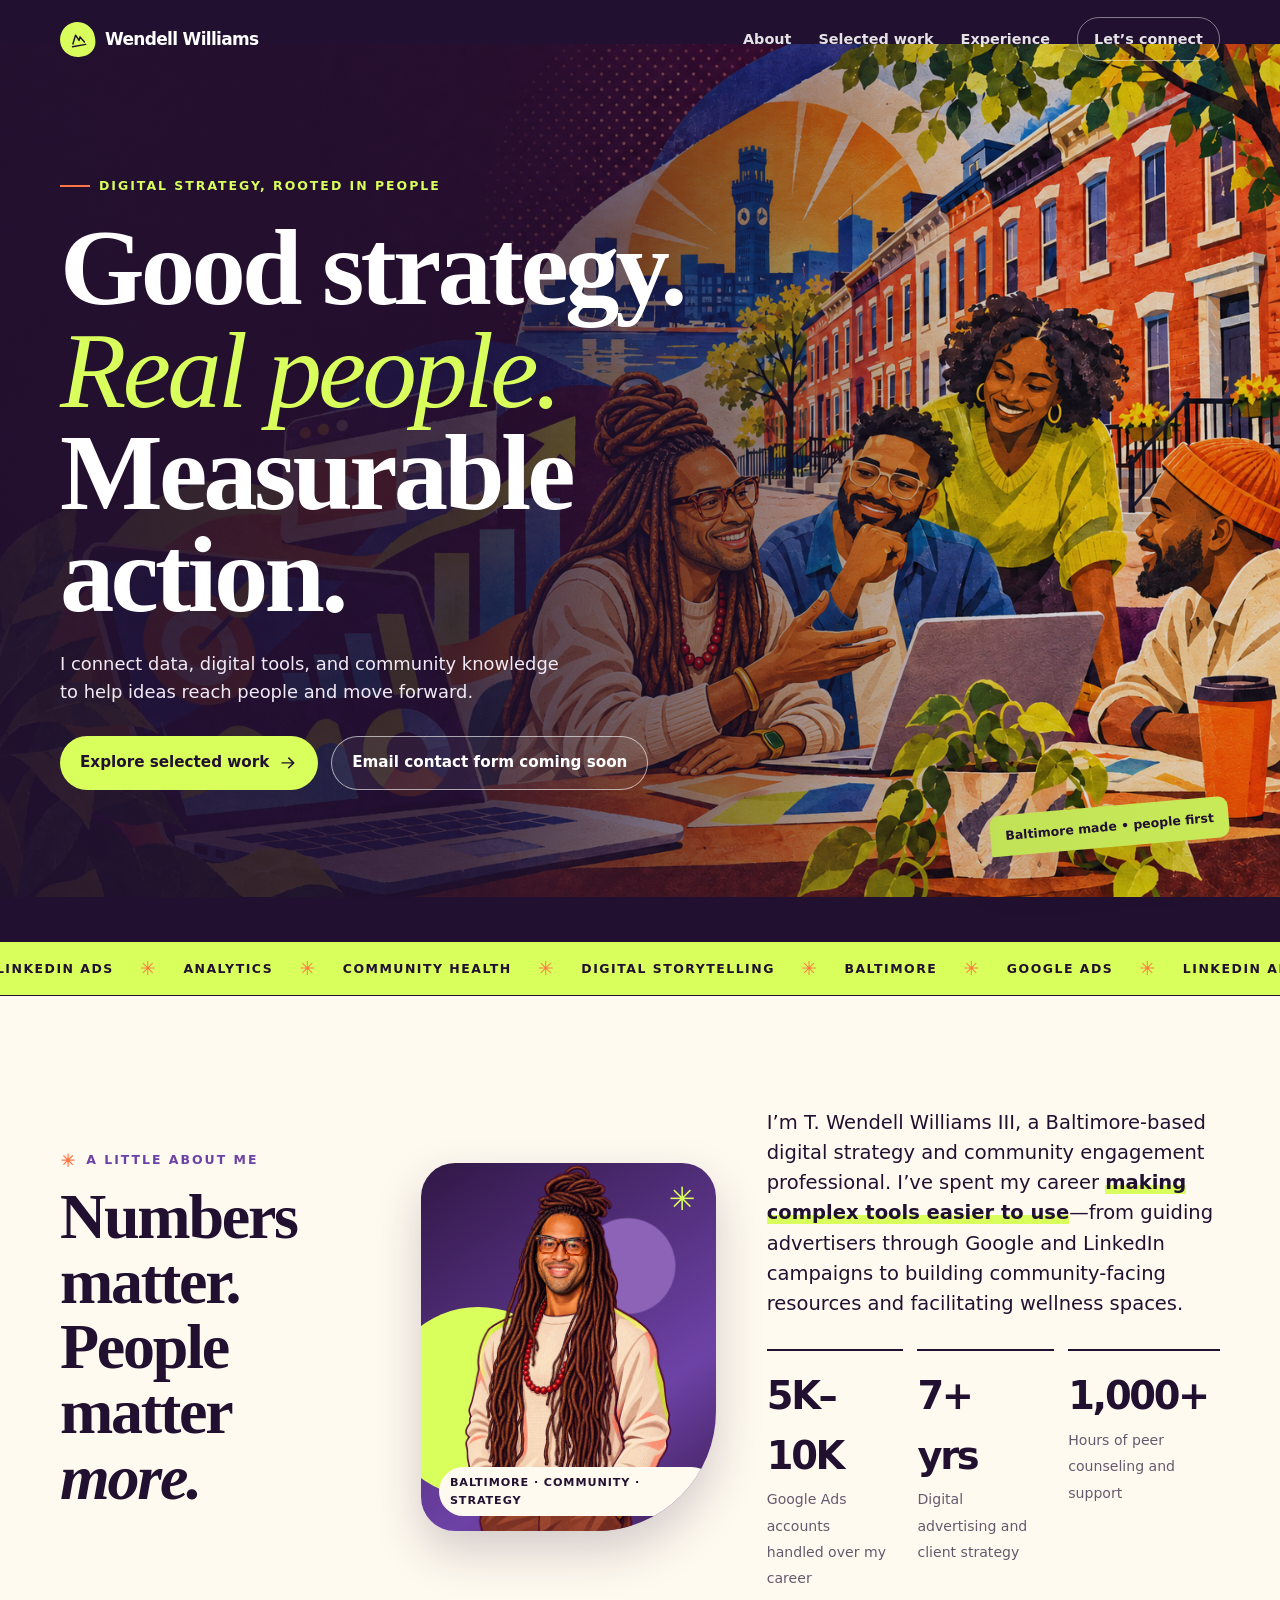
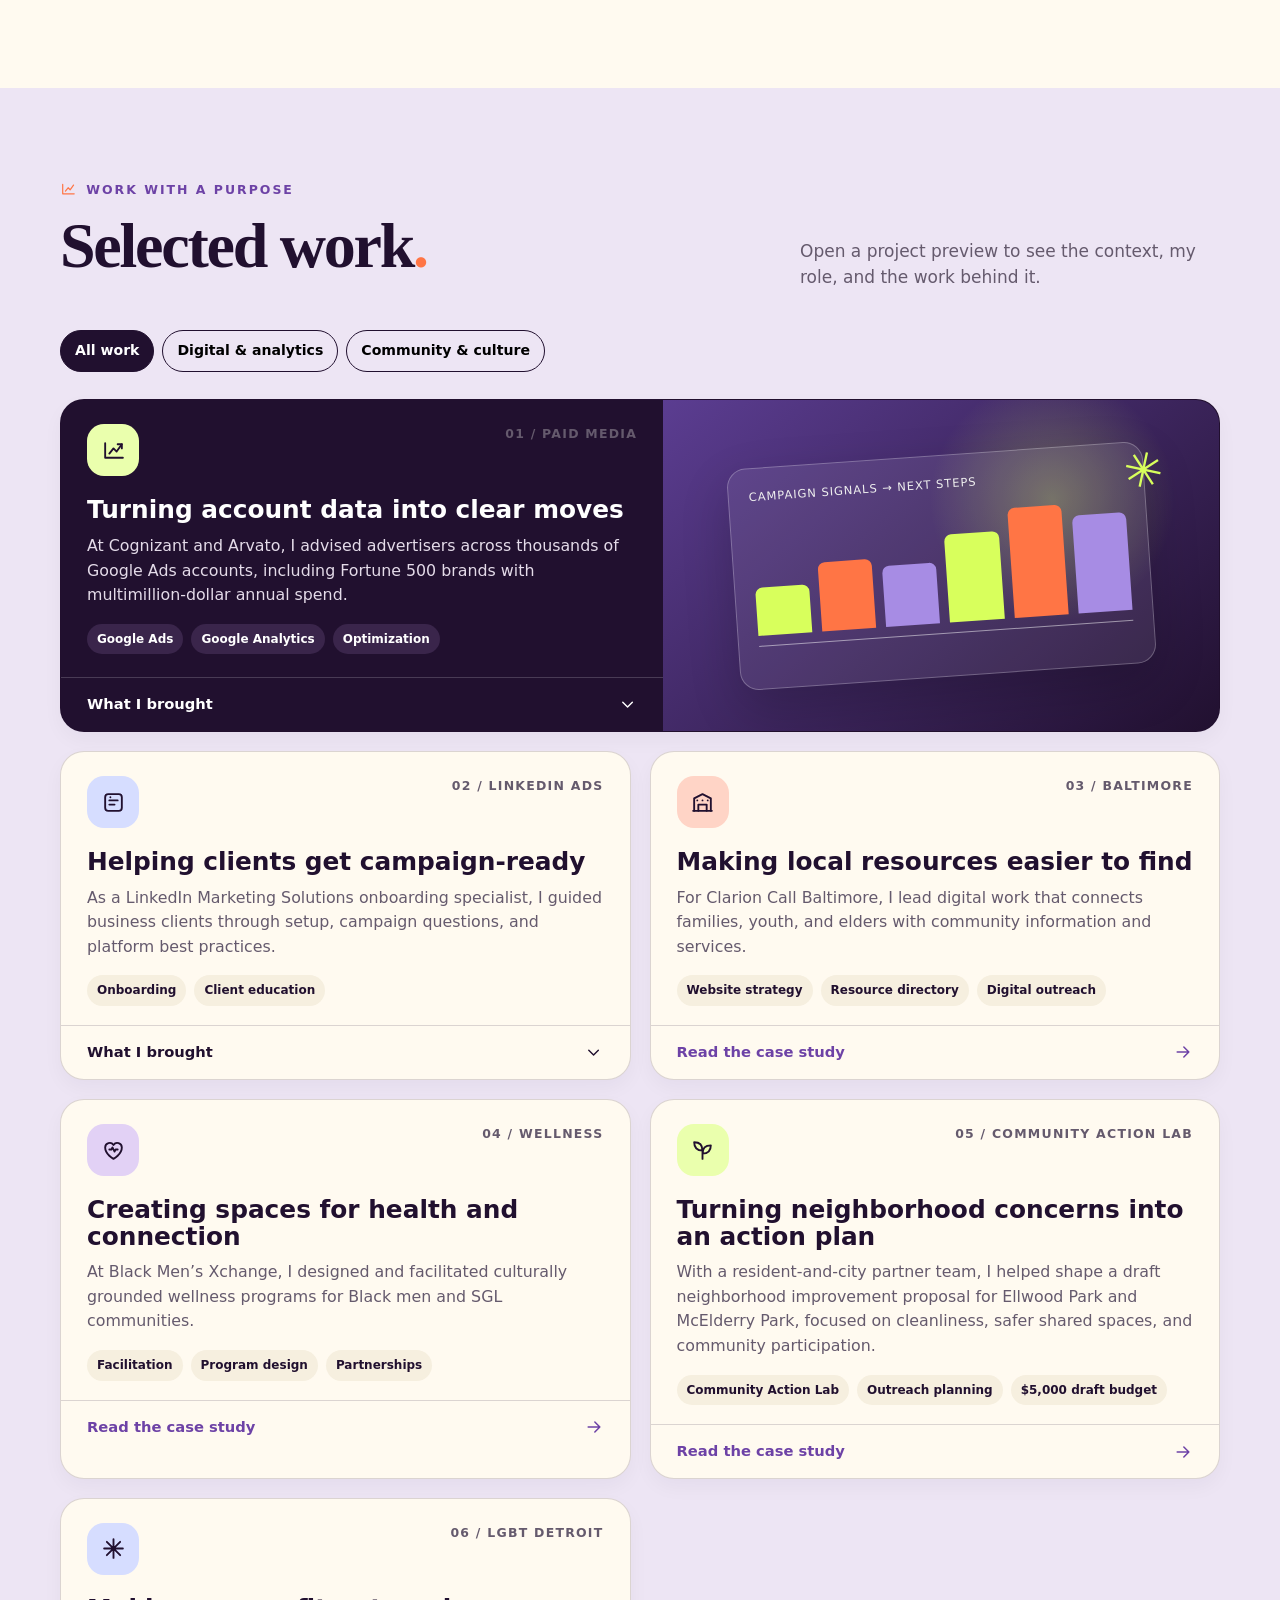
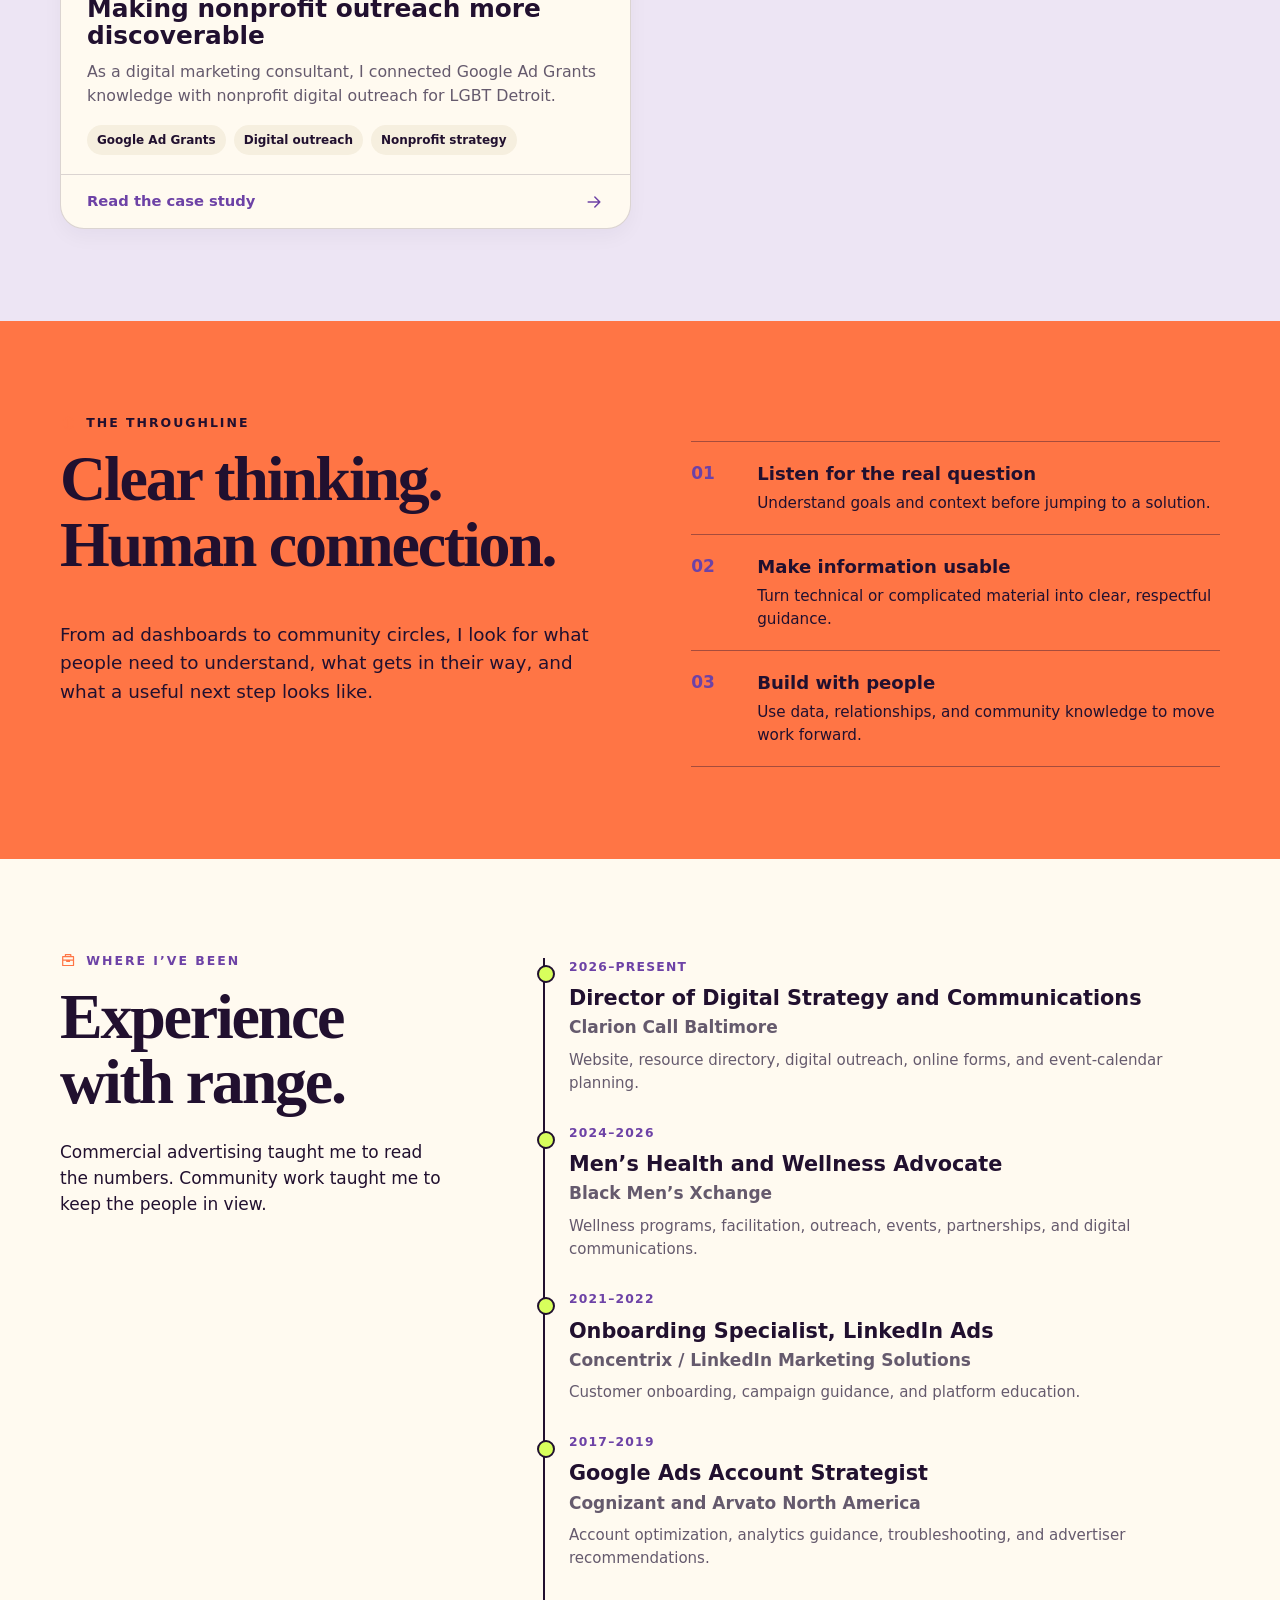
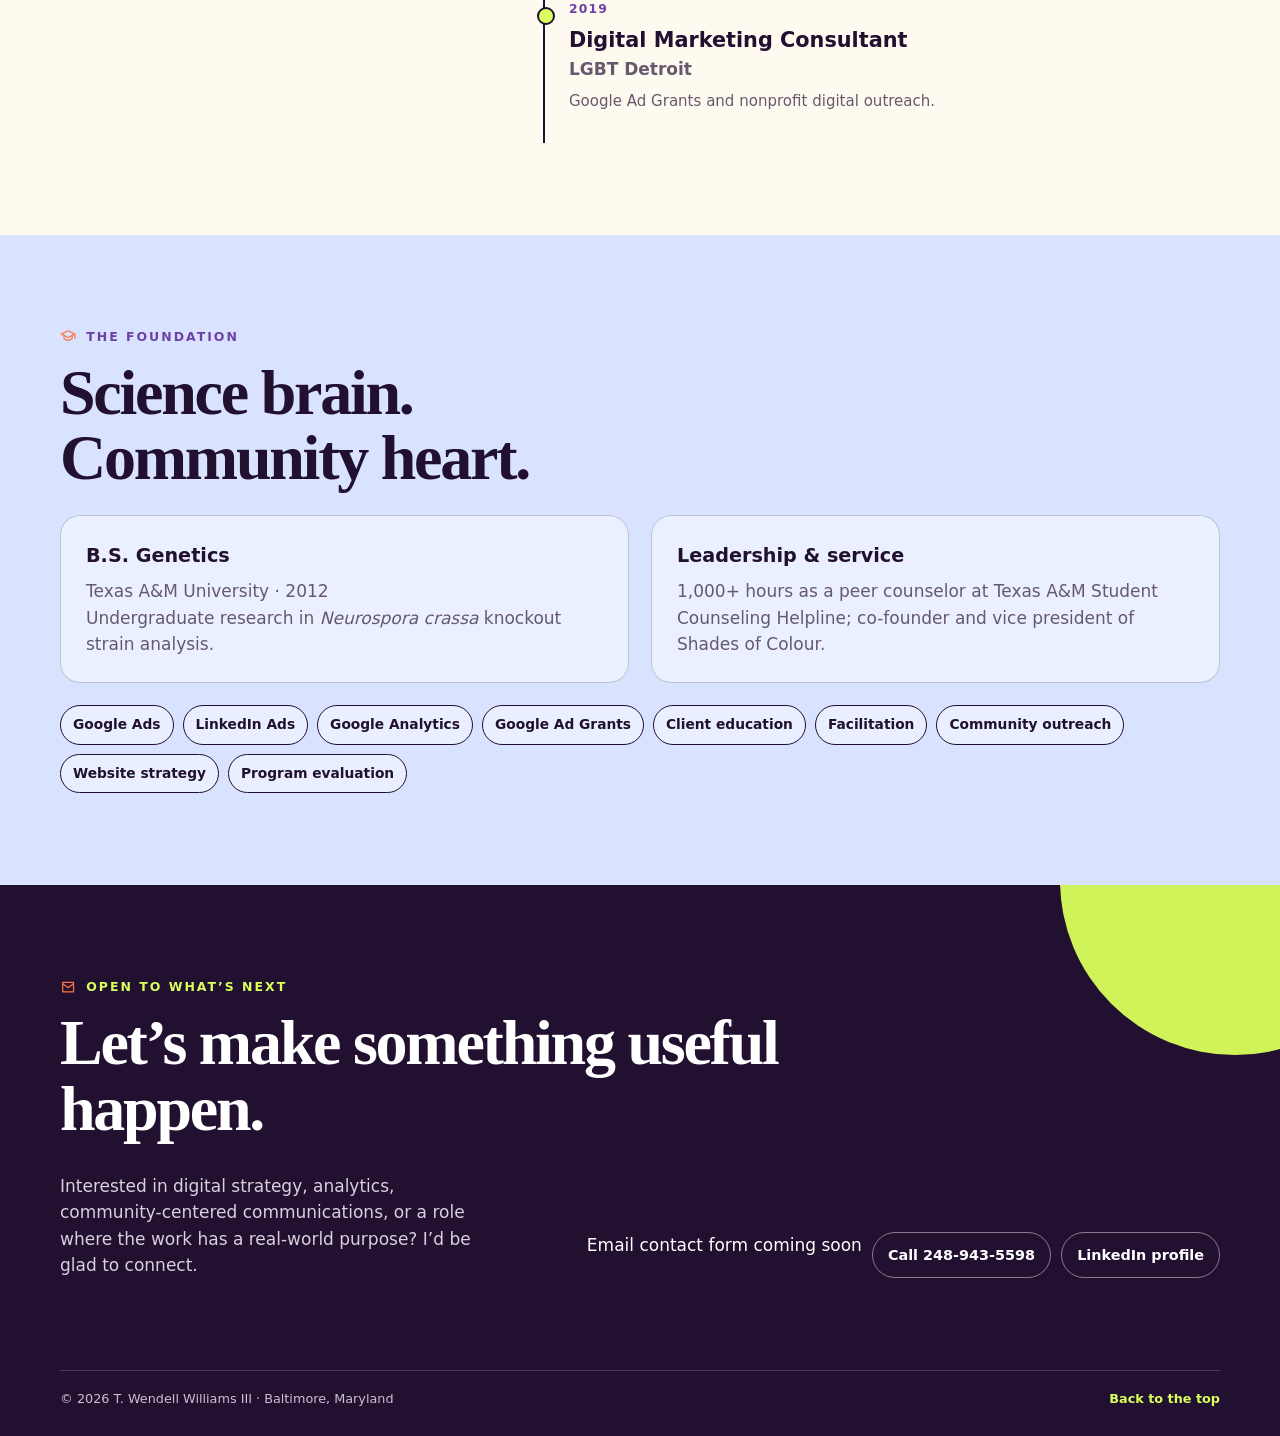
==== index.html @ 71cf80b3 "Add portfolio site Co-Authored-By: Claude Opus 5.5 <noreply@anthropic.com>" ====
<!doctype html>
<html lang="en">
<head>
  <meta charset="utf-8">
  <meta name="viewport" content="width=device-width, initial-scale=1">
  <meta name="theme-color" content="#21102f">
  <meta name="description" content="T. Wendell Williams III connects digital strategy, analytics, and community-centered work in Baltimore and beyond.">
  <title>T. Wendell Williams III | Digital Strategy & Community Impact</title>
  <style>
    :root{--ink:#21102f;--paper:#fffaf0;--cream:#f6efdf;--orange:#ff7545;--lime:#d8ff5c;--blue:#5578ff;--plum:#6d42a6;--muted:#655a6d;--line:rgba(33,16,47,.16);--shadow:0 20px 50px rgba(33,16,47,.12);--radius:24px;--max:1160px}
    *{box-sizing:border-box}html{scroll-behavior:smooth}body{margin:0;background:var(--paper);color:var(--ink);font-family:Inter,ui-sans-serif,system-ui,-apple-system,"Segoe UI",sans-serif;font-size:17px;line-height:1.55}a{color:inherit}button{font:inherit}img{max-width:100%;display:block}svg{width:1.3em;height:1.3em;fill:none;stroke:currentColor;stroke-width:1.8;stroke-linecap:round;stroke-linejoin:round;flex:none}.wrap{width:min(var(--max),calc(100% - 42px));margin:auto}.eyebrow{font-size:.78rem;font-weight:800;letter-spacing:.16em;text-transform:uppercase}.serif{font-family:Georgia,"Times New Roman",serif;letter-spacing:-.035em}.nav{position:absolute;inset:0 0 auto;z-index:5;color:white}.nav-in{height:78px;display:flex;align-items:center;justify-content:space-between}.brand{font-weight:900;letter-spacing:-.04em;text-decoration:none;display:flex;align-items:center;gap:10px}.brand-mark{width:35px;height:35px;border-radius:50% 50% 42% 50%;background:var(--lime);color:var(--ink);display:grid;place-items:center;transform:rotate(-10deg)}.brand-mark svg{width:20px}.nav-links{display:flex;gap:27px;align-items:center}.nav-links a{text-decoration:none;font-size:.9rem;font-weight:700;opacity:.88}.nav-links a:hover{opacity:1;color:var(--lime)}.nav-contact{padding:10px 16px;border:1px solid rgba(255,255,255,.5);border-radius:999px}.menu{display:none;background:transparent;color:#fff;border:0;font-size:1.7rem}.hero{position:relative;overflow:hidden;min-height:690px;background:var(--ink);color:#fff;display:flex;align-items:center}.hero:after{content:"";position:absolute;inset:0;background:linear-gradient(90deg,rgba(33,16,47,.94) 0%,rgba(33,16,47,.84) 36%,rgba(33,16,47,.12) 78%,rgba(33,16,47,.08));pointer-events:none}.hero-art{position:absolute;inset:0 0 0 auto;width:74%;height:100%;object-fit:cover;object-position:center;opacity:.94}.hero .wrap{position:relative;z-index:1;padding-top:84px;padding-bottom:60px}.hero-copy{max-width:650px}.hero .eyebrow{color:var(--lime);display:flex;align-items:center;gap:9px}.hero .eyebrow:before{content:"";width:30px;height:2px;background:var(--orange)}h1{font-size:clamp(3.5rem,8.5vw,7rem);line-height:.94;margin:22px 0 24px;max-width:720px}.hero h1 em{color:var(--lime);font-weight:500}.hero p{max-width:510px;color:#f1e9f5;font-size:1.12rem}.hero-ctas{display:flex;gap:13px;flex-wrap:wrap;margin-top:30px}.btn{border:0;border-radius:999px;padding:14px 20px;text-decoration:none;font-weight:850;font-size:.95rem;display:inline-flex;align-items:center;gap:9px;transition:transform .2s,box-shadow .2s}.btn:hover{transform:translateY(-3px);box-shadow:0 12px 25px rgba(0,0,0,.2)}.btn-lime{background:var(--lime);color:var(--ink)}.btn-clear{border:1px solid rgba(255,255,255,.6);color:#fff;background:rgba(255,255,255,.06)}.hero-note{position:absolute;right:4%;bottom:10%;background:var(--lime);color:var(--ink);font-size:.78rem;font-weight:900;padding:11px 15px;border-radius:10px 10px 10px 2px;transform:rotate(-5deg);box-shadow:var(--shadow)}
    .ticker{background:var(--lime);overflow:hidden;white-space:nowrap;border-bottom:1px solid var(--ink)}.ticker-track{display:flex;gap:28px;justify-content:center;padding:12px 20px;font-size:.78rem;font-weight:900;letter-spacing:.12em;text-transform:uppercase}.ticker span{display:flex;align-items:center;gap:26px}.ticker b{color:var(--orange);font-size:1.2rem}
    section{padding:92px 0}.intro{display:grid;grid-template-columns:.8fr 1.2fr;gap:7vw;align-items:start}.section-kicker{color:var(--plum);display:flex;align-items:center;gap:10px}.section-kicker svg{color:var(--orange)}h2{font-size:clamp(2.7rem,5vw,4.4rem);line-height:1.02;margin:14px 0 24px}.intro-text{font-size:1.22rem;max-width:740px}.intro-text strong{background:linear-gradient(transparent 61%,var(--lime) 61%)}.stat-row{display:grid;grid-template-columns:repeat(3,1fr);gap:14px;margin-top:30px}.stat{border-top:2px solid var(--ink);padding:15px 12px 5px 0}.stat strong{display:block;font-size:clamp(1.8rem,3vw,2.8rem);letter-spacing:-.06em}.stat span{font-size:.88rem;color:var(--muted)}
    .work{background:#ede5f4;position:relative}.work-head{display:flex;justify-content:space-between;align-items:end;gap:25px;margin-bottom:28px}.work-head p{max-width:420px;color:var(--muted);margin:0 0 12px}.filters{display:flex;gap:8px;flex-wrap:wrap;margin-bottom:27px}.filter{border:1px solid var(--ink);background:transparent;border-radius:999px;padding:9px 14px;font-size:.88rem;font-weight:800;cursor:pointer}.filter[aria-pressed="true"]{background:var(--ink);color:#fff}.project-grid{display:grid;grid-template-columns:repeat(2,1fr);gap:19px}.project{background:var(--paper);border:1px solid var(--line);border-radius:var(--radius);overflow:hidden;box-shadow:0 8px 20px rgba(33,16,47,.04);transition:transform .25s,box-shadow .25s}.project:hover{transform:translateY(-5px);box-shadow:var(--shadow)}.project[hidden]{display:none}.project-top{padding:24px 26px 8px;display:flex;justify-content:space-between;align-items:flex-start}.icon-bubble{width:52px;height:52px;display:grid;place-items:center;border-radius:17px;color:var(--ink)}.icon-bubble svg{width:25px;height:25px}.bubble-orange{background:#ffd4c6}.bubble-blue{background:#d6ddff}.bubble-lime{background:#eaffad}.bubble-plum{background:#e2d1f5}.project-no{font-size:.78rem;font-weight:900;color:var(--muted);letter-spacing:.1em}.project h3{font-size:1.55rem;line-height:1.08;margin:13px 26px 10px}.project p{margin:0 26px;color:var(--muted);font-size:.99rem}.project-meta{display:flex;gap:8px;flex-wrap:wrap;margin:16px 26px 19px}.tag{border-radius:999px;background:var(--cream);padding:6px 10px;font-size:.75rem;font-weight:800}.expand{border:0;border-top:1px solid var(--line);background:transparent;width:100%;padding:15px 26px;text-align:left;display:flex;align-items:center;justify-content:space-between;font-size:.92rem;font-weight:850;cursor:pointer;color:var(--ink)}.expand svg{transition:transform .2s}.expand[aria-expanded="true"] svg{transform:rotate(180deg)}.detail{padding:0 26px 22px;color:var(--muted);font-size:.95rem}.detail p{margin:0 0 10px}.detail strong{color:var(--ink)}.detail[hidden]{display:none}.project-feature{grid-column:span 2;display:grid;grid-template-columns:1.04fr .96fr;background:var(--ink);color:white}.project-feature p{color:#e4dbe9}.project-feature .project-meta{margin-bottom:23px}.project-feature .tag{background:#3a254b;color:#fff}.project-feature .expand{color:white;border-color:rgba(255,255,255,.18)}.feature-visual{min-height:310px;background:radial-gradient(circle at 70% 30%,rgba(216,255,92,.3),transparent 27%),linear-gradient(140deg,#5b3d91,#21102f);position:relative;overflow:hidden;display:grid;place-items:center}.chart{width:75%;height:67%;border-radius:19px;background:rgba(255,255,255,.08);border:1px solid rgba(255,255,255,.25);padding:20px;transform:rotate(-4deg);box-shadow:0 20px 50px rgba(0,0,0,.18)}.chart-label{font-size:.72rem;color:#eee;letter-spacing:.08em;text-transform:uppercase}.chart-bars{height:78%;display:flex;align-items:end;gap:10px;border-bottom:1px solid rgba(255,255,255,.5);padding:10px 0}.chart-bars i{display:block;flex:1;border-radius:7px 7px 0 0;background:var(--lime);height:40%}.chart-bars i:nth-child(2){height:58%;background:var(--orange)}.chart-bars i:nth-child(3){height:51%;background:#a78ce4}.chart-bars i:nth-child(4){height:74%;background:var(--lime)}.chart-bars i:nth-child(5){height:92%;background:var(--orange)}.chart-bars i:nth-child(6){height:82%;background:#a78ce4}.spark{position:absolute;color:var(--lime);font-size:3rem;right:10%;top:10%;transform:rotate(12deg)}
    .approach{background:var(--orange);color:var(--ink)}.approach-layout{display:grid;grid-template-columns:1fr 1fr;gap:8vw}.approach .section-kicker{color:var(--ink)}.approach h2{max-width:510px}.approach-copy{font-size:1.15rem;padding-top:20px}.principles{margin-top:28px;border-top:1px solid rgba(33,16,47,.4)}.principle{display:grid;grid-template-columns:54px 1fr;gap:12px;padding:18px 0;border-bottom:1px solid rgba(33,16,47,.4)}.principle-num{font-weight:900;color:var(--plum)}.principle h3{font-size:1.13rem;margin:0 0 4px}.principle p{font-size:.95rem;margin:0;max-width:520px}
    .experience{background:var(--paper)}.experience-layout{display:grid;grid-template-columns:.72fr 1.28fr;gap:7vw}.timeline{border-left:2px solid var(--ink);margin:7px 0 0 8px}.job{padding:0 0 29px 24px;position:relative}.job:before{content:"";position:absolute;left:-8px;top:7px;width:14px;height:14px;background:var(--lime);border:2px solid var(--ink);border-radius:50%}.job-date{font-size:.77rem;text-transform:uppercase;letter-spacing:.1em;font-weight:900;color:var(--plum)}.job h3{font-size:1.3rem;margin:5px 0 0}.job-org{font-weight:750;margin:0;color:var(--muted)}.job p:last-child{margin:8px 0 0;color:var(--muted);font-size:.94rem}
    .education{background:#d9e3ff}.edu-grid{display:grid;grid-template-columns:1fr 1fr;gap:22px}.edu-card{padding:25px;border:1px solid rgba(33,16,47,.2);border-radius:20px;background:rgba(255,255,255,.48)}.edu-card h3{font-size:1.2rem;margin:0 0 8px}.edu-card p{margin:0;color:var(--muted)}.skills{display:flex;gap:9px;flex-wrap:wrap;margin-top:22px}.skills span{font-size:.86rem;font-weight:800;border:1px solid var(--ink);border-radius:999px;padding:8px 12px;background:rgba(255,255,255,.4)}
    .contact{background:var(--ink);color:white;position:relative;overflow:hidden}.contact:after{content:"";width:350px;height:350px;border-radius:50%;background:var(--lime);position:absolute;right:-130px;top:-180px;opacity:.95}.contact .wrap{position:relative;z-index:1}.contact .section-kicker{color:var(--lime)}.contact h2{max-width:780px}.contact-row{display:flex;justify-content:space-between;align-items:end;gap:22px;margin-top:32px}.contact p{color:#d9cfdf;max-width:430px;margin:0}.contact-links{display:flex;gap:10px;flex-wrap:wrap}.contact-links a{border:1px solid rgba(255,255,255,.45);padding:11px 15px;border-radius:999px;text-decoration:none;font-weight:750;font-size:.9rem}.contact-links a:hover{background:var(--lime);color:var(--ink);border-color:var(--lime)}footer{background:var(--ink);color:#cbbfd1;padding:0 0 27px;font-size:.8rem}.foot{border-top:1px solid rgba(255,255,255,.18);padding-top:18px;display:flex;justify-content:space-between;gap:18px}.backtop{text-decoration:none;color:var(--lime);font-weight:800}
    @media(max-width:850px){.hero{min-height:720px}.hero-art{width:100%;opacity:.52;object-position:58% center}.hero:after{background:linear-gradient(90deg,rgba(33,16,47,.92),rgba(33,16,47,.46)),linear-gradient(0deg,rgba(33,16,47,.45),transparent)}.hero-note{right:6%;bottom:7%}.intro,.approach-layout,.experience-layout{grid-template-columns:1fr;gap:20px}.intro{gap:8px}.work-head{display:block}.work-head p{margin-top:-6px}.project-feature{grid-template-columns:1fr}.feature-visual{min-height:240px}.approach-copy{padding-top:0}.contact-row{display:block}.contact-links{margin-top:22px}.contact:after{width:220px;height:220px;right:-110px;top:-120px}}
    @media(max-width:620px){body{font-size:16px}.wrap{width:min(var(--max),calc(100% - 28px))}.nav-in{height:68px}.nav-links{display:none;position:absolute;top:65px;right:14px;left:14px;background:#352044;padding:17px;border-radius:18px;box-shadow:var(--shadow);flex-direction:column;align-items:stretch;gap:12px}.nav-links.open{display:flex}.nav-links a{padding:7px}.menu{display:block}.hero{min-height:720px}.hero .wrap{padding-top:95px}h1{font-size:clamp(3.2rem,15vw,5rem)}.hero p{font-size:1rem}.hero-note{font-size:.7rem;bottom:5%;right:4%}.ticker-track{justify-content:flex-start;min-width:max-content;animation:marquee 20s linear infinite}@keyframes marquee{to{transform:translateX(-35%)}}section{padding:67px 0}h2{font-size:2.8rem}.stat-row{gap:7px}.stat{padding-right:4px}.stat strong{font-size:1.55rem}.stat span{font-size:.74rem}.project-grid{grid-template-columns:1fr}.project-feature{grid-column:auto;grid-row:auto}.project-feature .feature-visual{grid-row:1}.project h3{font-size:1.4rem}.edu-grid{grid-template-columns:1fr}.foot{display:block}.foot span{display:block;margin-bottom:7px}}
    @media(prefers-reduced-motion:reduce){html{scroll-behavior:auto}*,*:before,*:after{animation-duration:.01ms!important;transition-duration:.01ms!important}}

    .intro{grid-template-columns:.82fr .78fr 1.2fr;align-items:center;gap:4vw}.portrait-art{position:relative;isolation:isolate;margin:10px auto 0;width:min(100%,330px);aspect-ratio:4/5;border-radius:34px 34px 120px 34px;overflow:hidden;background:radial-gradient(circle at 70% 28%,#8c63b6 0 14%,transparent 14.5%),linear-gradient(145deg,#311746,#6d42a6 68%,#3b1b53);box-shadow:0 20px 48px rgba(33,16,47,.2)}.portrait-art:before{content:"";position:absolute;z-index:-1;width:190px;height:190px;left:-38px;bottom:34px;border-radius:50%;background:var(--lime)}.portrait-art:after{content:"✳";position:absolute;top:20px;right:20px;color:var(--lime);font-size:2rem;line-height:1}.portrait-art img{position:absolute;inset:0;width:100%;height:100%;object-fit:contain;object-position:center bottom}.portrait-caption{position:absolute;left:18px;bottom:15px;border-radius:999px;padding:7px 11px;background:var(--paper);font-size:.7rem;font-weight:900;letter-spacing:.08em;text-transform:uppercase;color:var(--ink)}
    @media(max-width:850px){.intro{grid-template-columns:1fr;gap:20px}.portrait-art{width:min(100%,390px);aspect-ratio:5/4;border-radius:30px 30px 90px 30px}.portrait-art img{object-position:center 35%}.intro-text{max-width:780px}}


    /* Keep the full hero illustration centered so every person remains in frame. */
    .hero-art{inset:0;width:100%;height:100%;object-fit:contain;object-position:center;opacity:.94}
    @media(max-width:850px){.hero-art{inset:auto 0 2%;width:100%;height:58%;object-fit:contain;object-position:center;opacity:.56}}
    @media(max-width:620px){.hero-art{bottom:3%;height:50%;opacity:.52}}
      .project-link{text-decoration:none;display:block;cursor:pointer}.project-link:hover h3{color:var(--plum)}.project-link:focus-visible{outline:3px solid var(--blue);outline-offset:4px}.project-read{border-top:1px solid var(--line);padding:15px 26px;display:flex;align-items:center;justify-content:space-between;font-size:.92rem;font-weight:900;color:var(--plum)}.project-read svg{width:20px;height:20px;transition:transform .2s}.project-link:hover .project-read svg{transform:translateX(4px)}
  </style>
</head>
<body>
  <header class="nav"><div class="wrap nav-in">
    <a class="brand" href="#top" aria-label="Wendell Williams home"><span class="brand-mark"><svg viewBox="0 0 24 24" aria-hidden="true"><path d="M5 17 10 7l3 7 2-4 4 7"/><path d="M4 20h16"/></svg></span><span>Wendell Williams</span></a>
    <button class="menu" aria-expanded="false" aria-label="Open navigation">☰</button>
    <nav class="nav-links" aria-label="Main navigation"><a href="#about">About</a><a href="#work">Selected work</a><a href="#experience">Experience</a><a href="#contact" class="nav-contact">Let’s connect</a></nav>
  </div></header>
  <main id="top">
    <section class="hero" aria-labelledby="hero-title">
      <img class="hero-art" src="assets/baltimore-community-hero.png" alt="Illustrated scene of T. Wendell Williams III joining three Baltimore community members around a laptop, with analytics graphics and Baltimore rowhouses">
      <div class="wrap"><div class="hero-copy">
        <div class="eyebrow">Digital strategy, rooted in people</div>
        <h1 id="hero-title" class="serif">Good strategy.<br><em>Real people.</em><br>Measurable action.</h1>
        <p>I connect data, digital tools, and community knowledge to help ideas reach people and move forward.</p>
        <div class="hero-ctas"><a class="btn btn-lime" href="#work">Explore selected work <svg viewBox="0 0 24 24" aria-hidden="true"><path d="M5 12h14M13 6l6 6-6 6"/></svg></a><a class="btn btn-clear" href="#contact">Email contact form coming soon</a></div>
      </div></div><div class="hero-note">Baltimore made • people first</div>
    </section>
    <div class="ticker" aria-label="Areas of experience"><div class="ticker-track"><span>Google Ads <b>✳</b> LinkedIn Ads <b>✳</b> Analytics <b>✳</b> Community health <b>✳</b> Digital storytelling <b>✳</b> Baltimore <b>✳</b> Google Ads <b>✳</b> LinkedIn Ads <b>✳</b> Analytics</span></div></div>
    <section id="about"><div class="wrap intro">
      <div><div class="eyebrow section-kicker"><svg viewBox="0 0 24 24" aria-hidden="true"><path d="M12 3v18M3 12h18M5.6 5.6l12.8 12.8M18.4 5.6 5.6 18.4"/></svg> A little about me</div><h2 class="serif">Numbers matter.<br>People matter <em>more.</em></h2></div>
      <figure class="portrait-art"><img src="assets/wendell-williams-illustrated-portrait.png" alt="Illustrated portrait of T. Wendell Williams III, smiling with long locs, amber glasses, and a red bead necklace"><figcaption class="portrait-caption">Baltimore · community · strategy</figcaption></figure>
      <div><p class="intro-text">I’m T. Wendell Williams III, a Baltimore-based digital strategy and community engagement professional. I’ve spent my career <strong>making complex tools easier to use</strong>—from guiding advertisers through Google and LinkedIn campaigns to building community-facing resources and facilitating wellness spaces.</p>
        <div class="stat-row"><div class="stat"><strong>5K–10K</strong><span>Google Ads accounts handled over my career</span></div><div class="stat"><strong>7+ yrs</strong><span>Digital advertising and client strategy</span></div><div class="stat"><strong>1,000+</strong><span>Hours of peer counseling and support</span></div></div>
      </div>
    </div></section>
    <section class="work" id="work"><div class="wrap">
      <div class="work-head"><div><div class="eyebrow section-kicker"><svg viewBox="0 0 24 24" aria-hidden="true"><path d="M4 19V5M4 19h17M8 15l4-5 3 3 5-7"/></svg> Work with a purpose</div><h2 class="serif">Selected work<span style="color:var(--orange)">.</span></h2></div><p>Open a project preview to see the context, my role, and the work behind it.</p></div>
      <div class="filters" role="group" aria-label="Filter projects"><button class="filter" aria-pressed="true" data-filter="all">All work</button><button class="filter" aria-pressed="false" data-filter="digital">Digital & analytics</button><button class="filter" aria-pressed="false" data-filter="community">Community & culture</button></div>
      <div class="project-grid">
        <article class="project project-feature" data-type="digital">
          <div class="project-body"><div class="project-top"><span class="icon-bubble bubble-lime"><svg viewBox="0 0 24 24" aria-hidden="true"><path d="M4 19V5M4 19h17M8 15l4-5 3 3 5-7"/><path d="m16 6 4 0 0 4"/></svg></span><span class="project-no">01 / PAID MEDIA</span></div><h3>Turning account data into clear moves</h3><p>At Cognizant and Arvato, I advised advertisers across thousands of Google Ads accounts, including Fortune 500 brands with multimillion-dollar annual spend.</p><div class="project-meta"><span class="tag">Google Ads</span><span class="tag">Google Analytics</span><span class="tag">Optimization</span></div><button class="expand" aria-expanded="false" aria-controls="detail-google">What I brought <svg viewBox="0 0 24 24" aria-hidden="true"><path d="m6 9 6 6 6-6"/></svg></button><div class="detail" id="detail-google" hidden><p><strong>My role:</strong> I used campaign performance and Google Analytics signals to spot opportunities, troubleshoot issues, and explain practical recommendations clients could act on. My work balanced account goals, data, and advertiser needs.</p></div></div>
          <div class="feature-visual" aria-hidden="true"><div class="chart"><div class="chart-label">Campaign signals → next steps</div><div class="chart-bars"><i></i><i></i><i></i><i></i><i></i><i></i></div></div><span class="spark">✳</span></div>
        </article>
        <article class="project" data-type="digital"><div class="project-top"><span class="icon-bubble bubble-blue"><svg viewBox="0 0 24 24" aria-hidden="true"><rect x="4" y="4" width="16" height="16" rx="3"/><path d="M8 10h8M8 14h5M9 7h.01"/></svg></span><span class="project-no">02 / LINKEDIN ADS</span></div><h3>Helping clients get campaign-ready</h3><p>As a LinkedIn Marketing Solutions onboarding specialist, I guided business clients through setup, campaign questions, and platform best practices.</p><div class="project-meta"><span class="tag">Onboarding</span><span class="tag">Client education</span></div><button class="expand" aria-expanded="false" aria-controls="detail-linkedin">What I brought <svg viewBox="0 0 24 24" aria-hidden="true"><path d="m6 9 6 6 6-6"/></svg></button><div class="detail" id="detail-linkedin" hidden><p><strong>My role:</strong> I made the platform approachable, translated guidance into next steps, and supported customer confidence and campaign readiness.</p></div></article>
        <a class="project project-link" data-type="community" href="work/ccb/index.html"><div class="project-top"><span class="icon-bubble bubble-orange"><svg viewBox="0 0 24 24" aria-hidden="true"><path d="M4 20V8l8-4 8 4v12M8 20v-6h8v6M7 10h.01M12 10h.01M17 10h.01"/><path d="M3 20h18"/></svg></span><span class="project-no">03 / BALTIMORE</span></div><h3>Making local resources easier to find</h3><p>For Clarion Call Baltimore, I lead digital work that connects families, youth, and elders with community information and services.</p><div class="project-meta"><span class="tag">Website strategy</span><span class="tag">Resource directory</span><span class="tag">Digital outreach</span></div><span class="project-read">Read the case study <svg viewBox="0 0 24 24" aria-hidden="true"><path d="M5 12h14M13 6l6 6-6 6"/></svg></span></a>
        <a class="project project-link" data-type="community" href="work/bmx/index.html"><div class="project-top"><span class="icon-bubble bubble-plum"><svg viewBox="0 0 24 24" aria-hidden="true"><path d="M12 21s-8-4.4-8-11a4.4 4.4 0 0 1 8-2.4A4.4 4.4 0 0 1 20 10c0 6.6-8 11-8 11Z"/><path d="M8 12h2l1-2 2 4 1-2h2"/></svg></span><span class="project-no">04 / WELLNESS</span></div><h3>Creating spaces for health and connection</h3><p>At Black Men’s Xchange, I designed and facilitated culturally grounded wellness programs for Black men and SGL communities.</p><div class="project-meta"><span class="tag">Facilitation</span><span class="tag">Program design</span><span class="tag">Partnerships</span></div><span class="project-read">Read the case study <svg viewBox="0 0 24 24" aria-hidden="true"><path d="M5 12h14M13 6l6 6-6 6"/></svg></span></a>
        <a class="project project-link" data-type="community" href="work/cal/index.html"><div class="project-top"><span class="icon-bubble bubble-lime"><svg viewBox="0 0 24 24" aria-hidden="true"><path d="M12 21v-8M12 13c-5 0-8-3-8-8 5 0 8 3 8 8ZM12 16c0-5 3-8 8-8 0 5-3 8-8 8Z"/></svg></span><span class="project-no">05 / COMMUNITY ACTION LAB</span></div><h3>Turning neighborhood concerns into an action plan</h3><p>With a resident-and-city partner team, I helped shape a draft neighborhood improvement proposal for Ellwood Park and McElderry Park, focused on cleanliness, safer shared spaces, and community participation.</p><div class="project-meta"><span class="tag">Community Action Lab</span><span class="tag">Outreach planning</span><span class="tag">$5,000 draft budget</span></div><span class="project-read">Read the case study <svg viewBox="0 0 24 24" aria-hidden="true"><path d="M5 12h14M13 6l6 6-6 6"/></svg></span></a>
        <a class="project project-link" data-type="community" href="work/lgbt-detroit/index.html"><div class="project-top"><span class="icon-bubble bubble-blue"><svg viewBox="0 0 24 24" aria-hidden="true"><path d="M12 3v18M3 12h18M5.6 5.6l12.8 12.8M18.4 5.6 5.6 18.4"/></svg></span><span class="project-no">06 / LGBT DETROIT</span></div><h3>Making nonprofit outreach more discoverable</h3><p>As a digital marketing consultant, I connected Google Ad Grants knowledge with nonprofit digital outreach for LGBT Detroit.</p><div class="project-meta"><span class="tag">Google Ad Grants</span><span class="tag">Digital outreach</span><span class="tag">Nonprofit strategy</span></div><span class="project-read">Read the case study <svg viewBox="0 0 24 24" aria-hidden="true"><path d="M5 12h14M13 6l6 6-6 6"/></svg></span></a>
      </div>
    </div></section>
    <section class="approach"><div class="wrap approach-layout">
      <div><div class="eyebrow section-kicker"><svg viewBox="0 0 24 24" aria-hidden="true"><path d="M12 3v18M5 7l7-4 7 4M5 17l7 4 7-4"/></svg> The throughline</div><h2 class="serif">Clear thinking.<br>Human connection.</h2><p class="approach-copy">From ad dashboards to community circles, I look for what people need to understand, what gets in their way, and what a useful next step looks like.</p></div>
      <div class="principles"><div class="principle"><div class="principle-num">01</div><div><h3>Listen for the real question</h3><p>Understand goals and context before jumping to a solution.</p></div></div><div class="principle"><div class="principle-num">02</div><div><h3>Make information usable</h3><p>Turn technical or complicated material into clear, respectful guidance.</p></div></div><div class="principle"><div class="principle-num">03</div><div><h3>Build with people</h3><p>Use data, relationships, and community knowledge to move work forward.</p></div></div></div>
    </div></section>
    <section id="experience" class="experience"><div class="wrap experience-layout">
      <div><div class="eyebrow section-kicker"><svg viewBox="0 0 24 24" aria-hidden="true"><path d="M4 7h16v13H4zM8 7V4h8v3M4 12h16M10 12v2h4v-2"/></svg> Where I’ve been</div><h2 class="serif">Experience<br>with range.</h2><p>Commercial advertising taught me to read the numbers. Community work taught me to keep the people in view.</p></div>
      <div class="timeline">
        <article class="job"><div class="job-date">2026–present</div><h3>Director of Digital Strategy and Communications</h3><p class="job-org">Clarion Call Baltimore</p><p>Website, resource directory, digital outreach, online forms, and event-calendar planning.</p></article>
        <article class="job"><div class="job-date">2024–2026</div><h3>Men’s Health and Wellness Advocate</h3><p class="job-org">Black Men’s Xchange</p><p>Wellness programs, facilitation, outreach, events, partnerships, and digital communications.</p></article>
        <article class="job"><div class="job-date">2021–2022</div><h3>Onboarding Specialist, LinkedIn Ads</h3><p class="job-org">Concentrix / LinkedIn Marketing Solutions</p><p>Customer onboarding, campaign guidance, and platform education.</p></article>
        <article class="job"><div class="job-date">2017–2019</div><h3>Google Ads Account Strategist</h3><p class="job-org">Cognizant and Arvato North America</p><p>Account optimization, analytics guidance, troubleshooting, and advertiser recommendations.</p></article>
        <article class="job"><div class="job-date">2019</div><h3>Digital Marketing Consultant</h3><p class="job-org">LGBT Detroit</p><p>Google Ad Grants and nonprofit digital outreach.</p></article>
      </div>
    </div></section>
    <section class="education"><div class="wrap"><div class="eyebrow section-kicker"><svg viewBox="0 0 24 24" aria-hidden="true"><path d="m2 9 10-5 10 5-10 5L2 9Z"/><path d="M6 11v5c4 3 8 3 12 0v-5M22 9v6"/></svg> The foundation</div><h2 class="serif">Science brain.<br>Community heart.</h2><div class="edu-grid"><article class="edu-card"><h3>B.S. Genetics</h3><p>Texas A&M University · 2012<br>Undergraduate research in <em>Neurospora crassa</em> knockout strain analysis.</p></article><article class="edu-card"><h3>Leadership & service</h3><p>1,000+ hours as a peer counselor at Texas A&M Student Counseling Helpline; co-founder and vice president of Shades of Colour.</p></article></div><div class="skills" aria-label="Selected skills"><span>Google Ads</span><span>LinkedIn Ads</span><span>Google Analytics</span><span>Google Ad Grants</span><span>Client education</span><span>Facilitation</span><span>Community outreach</span><span>Website strategy</span><span>Program evaluation</span></div></div></section>
    <section class="contact" id="contact"><div class="wrap"><div class="eyebrow section-kicker"><svg viewBox="0 0 24 24" aria-hidden="true"><path d="M4 5h16v14H4z"/><path d="m4 7 8 6 8-6"/></svg> Open to what’s next</div><h2 class="serif">Let’s make something useful happen.</h2><div class="contact-row"><p>Interested in digital strategy, analytics, community-centered communications, or a role where the work has a real-world purpose? I’d be glad to connect.</p><div class="contact-links"><span class="contact-note" role="status">Email contact form coming soon</span><a href="tel:+12489435598">Call 248-943-5598</a><a href="https://www.linkedin.com/in/thomas-wendell-williams-iii-943584164" target="_blank" rel="noopener noreferrer">LinkedIn profile</a></div></div></div></section>
  </main>
  <footer><div class="wrap foot"><span>© <span id="year">2026</span> T. Wendell Williams III · Baltimore, Maryland</span><a class="backtop" href="#top">Back to the top</a></div></footer>
  <script>
    const menu=document.querySelector('.menu'),nav=document.querySelector('.nav-links');
    menu.addEventListener('click',()=>{const open=menu.getAttribute('aria-expanded')==='true';menu.setAttribute('aria-expanded',String(!open));nav.classList.toggle('open',!open)});
    nav.querySelectorAll('a').forEach(a=>a.addEventListener('click',()=>{nav.classList.remove('open');menu.setAttribute('aria-expanded','false')}));
    document.querySelectorAll('.expand').forEach(button=>button.addEventListener('click',()=>{const open=button.getAttribute('aria-expanded')==='true';button.setAttribute('aria-expanded',String(!open));document.getElementById(button.getAttribute('aria-controls')).hidden=open}));
    document.querySelectorAll('.filter').forEach(button=>button.addEventListener('click',()=>{document.querySelectorAll('.filter').forEach(x=>x.setAttribute('aria-pressed','false'));button.setAttribute('aria-pressed','true');const f=button.dataset.filter;document.querySelectorAll('.project').forEach(card=>card.hidden=f!=='all'&&card.dataset.type!==f)}));
    document.getElementById('year').textContent=new Date().getFullYear();
  </script>
</body>
</html>
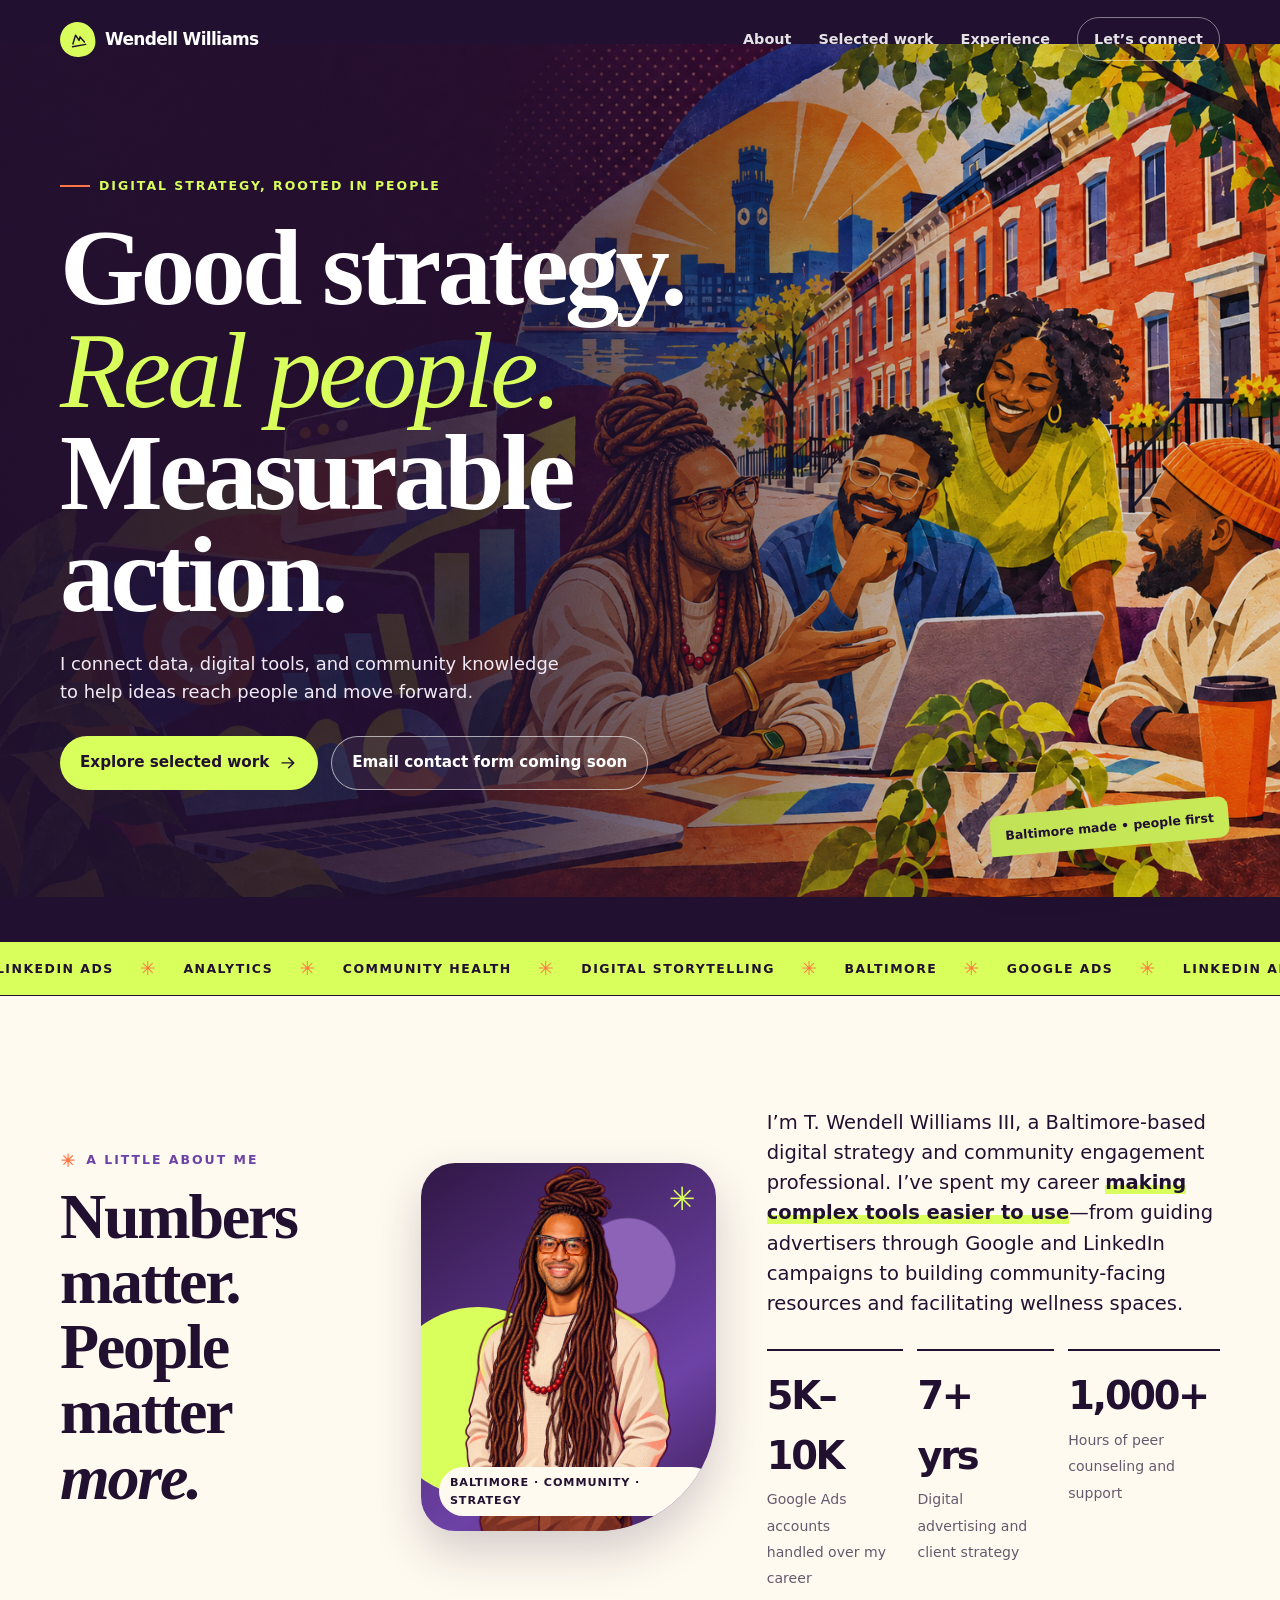
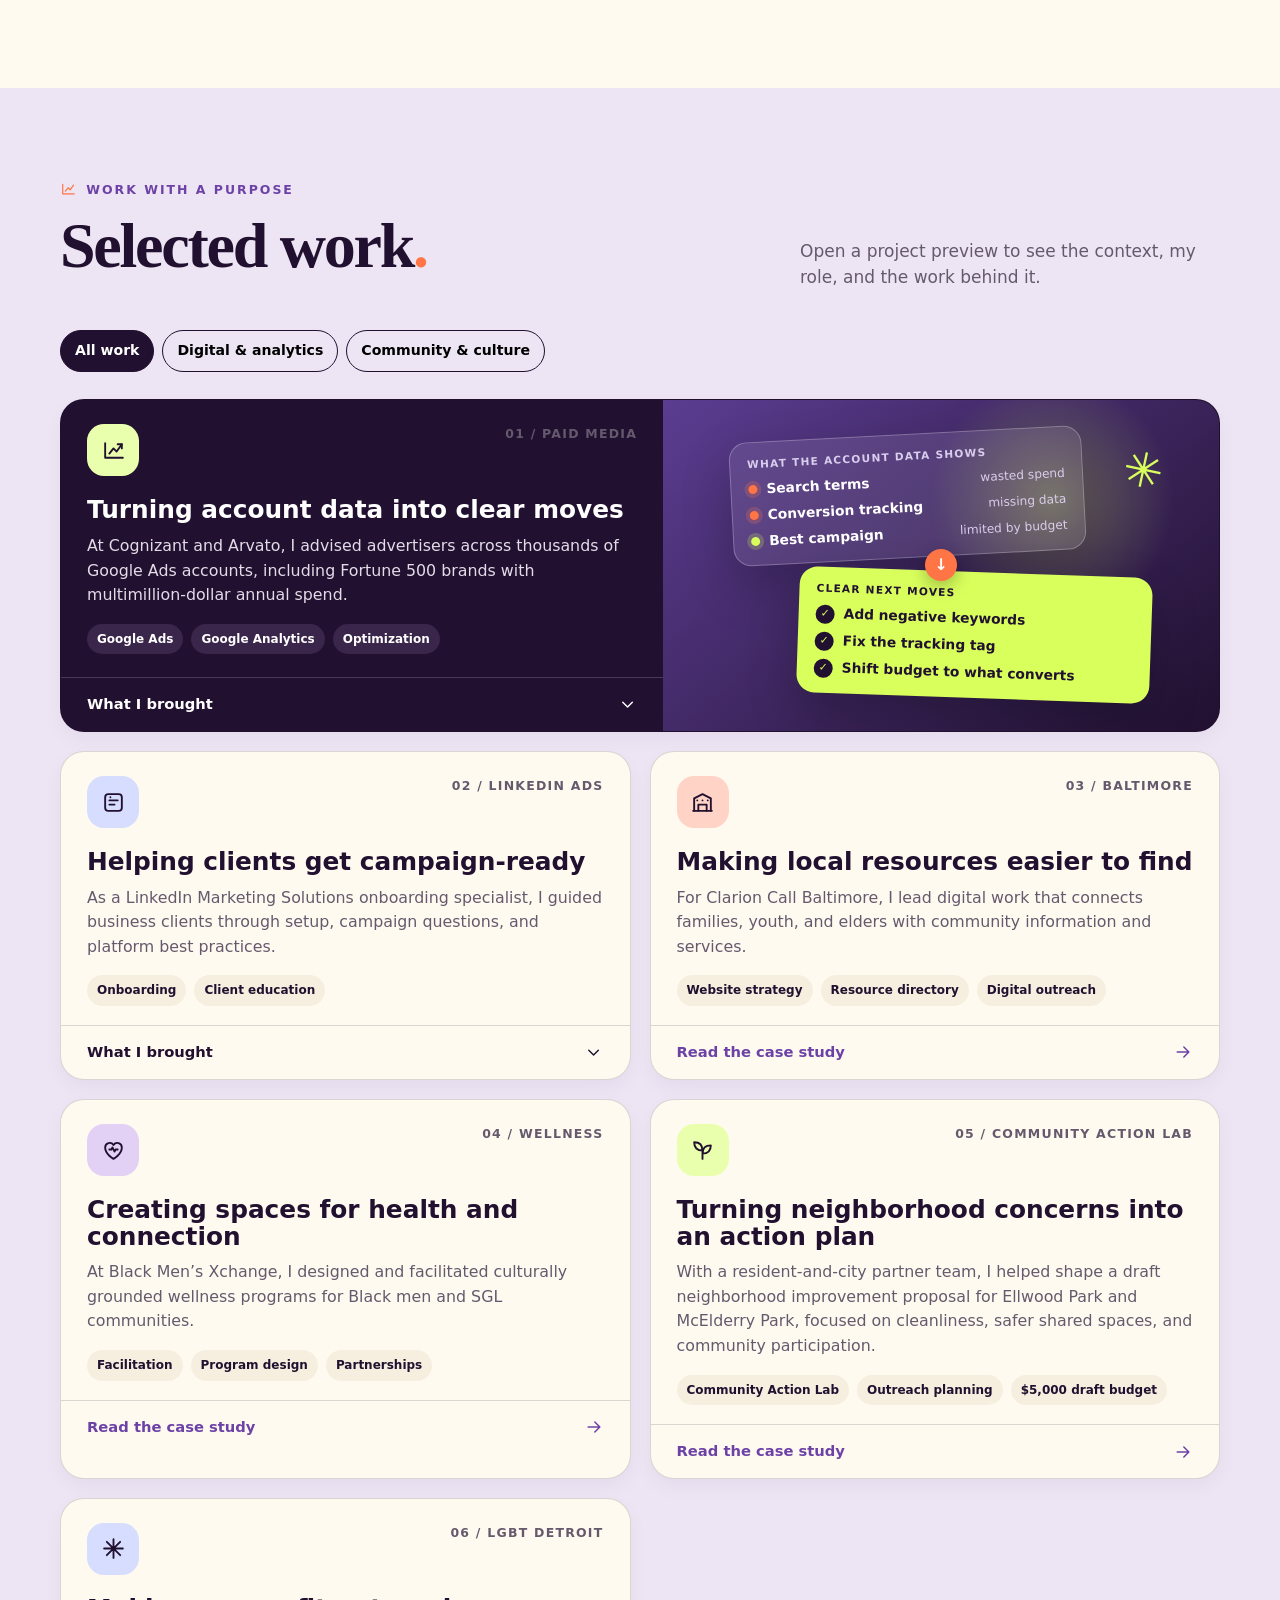
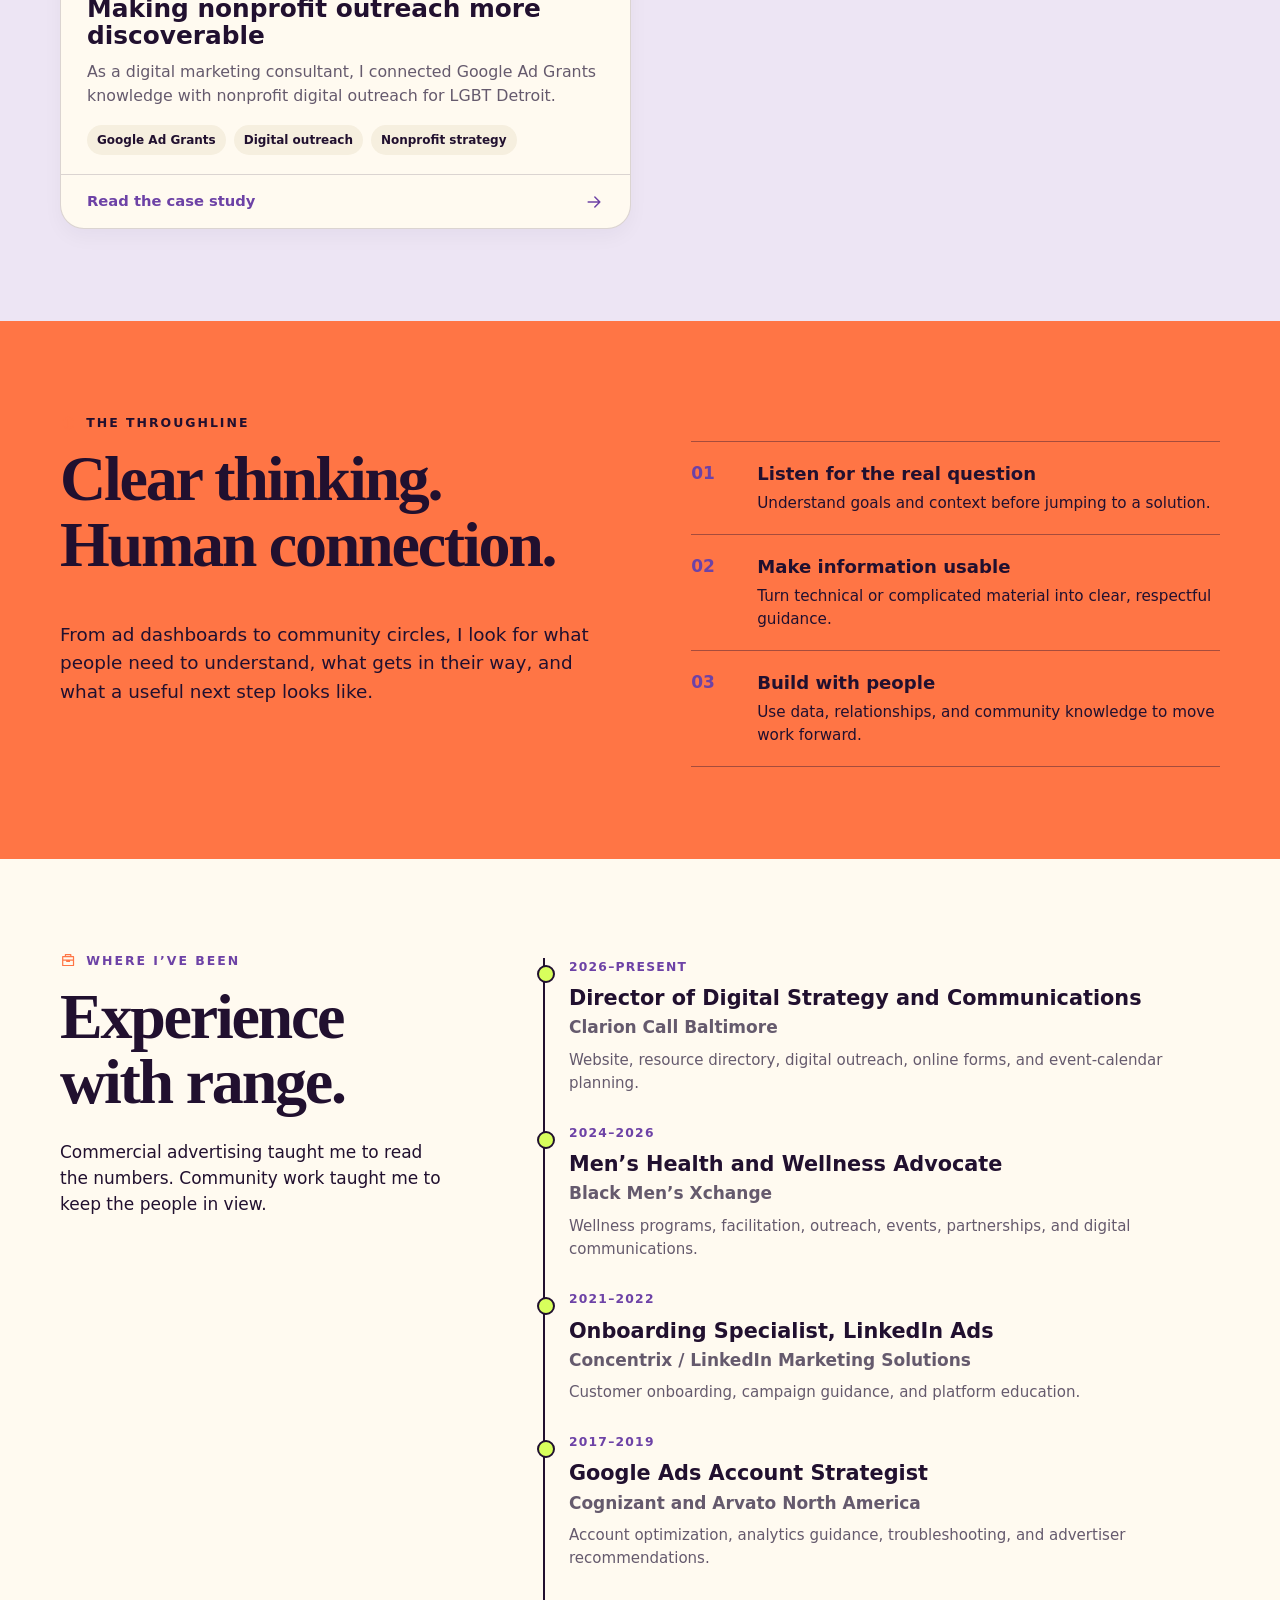
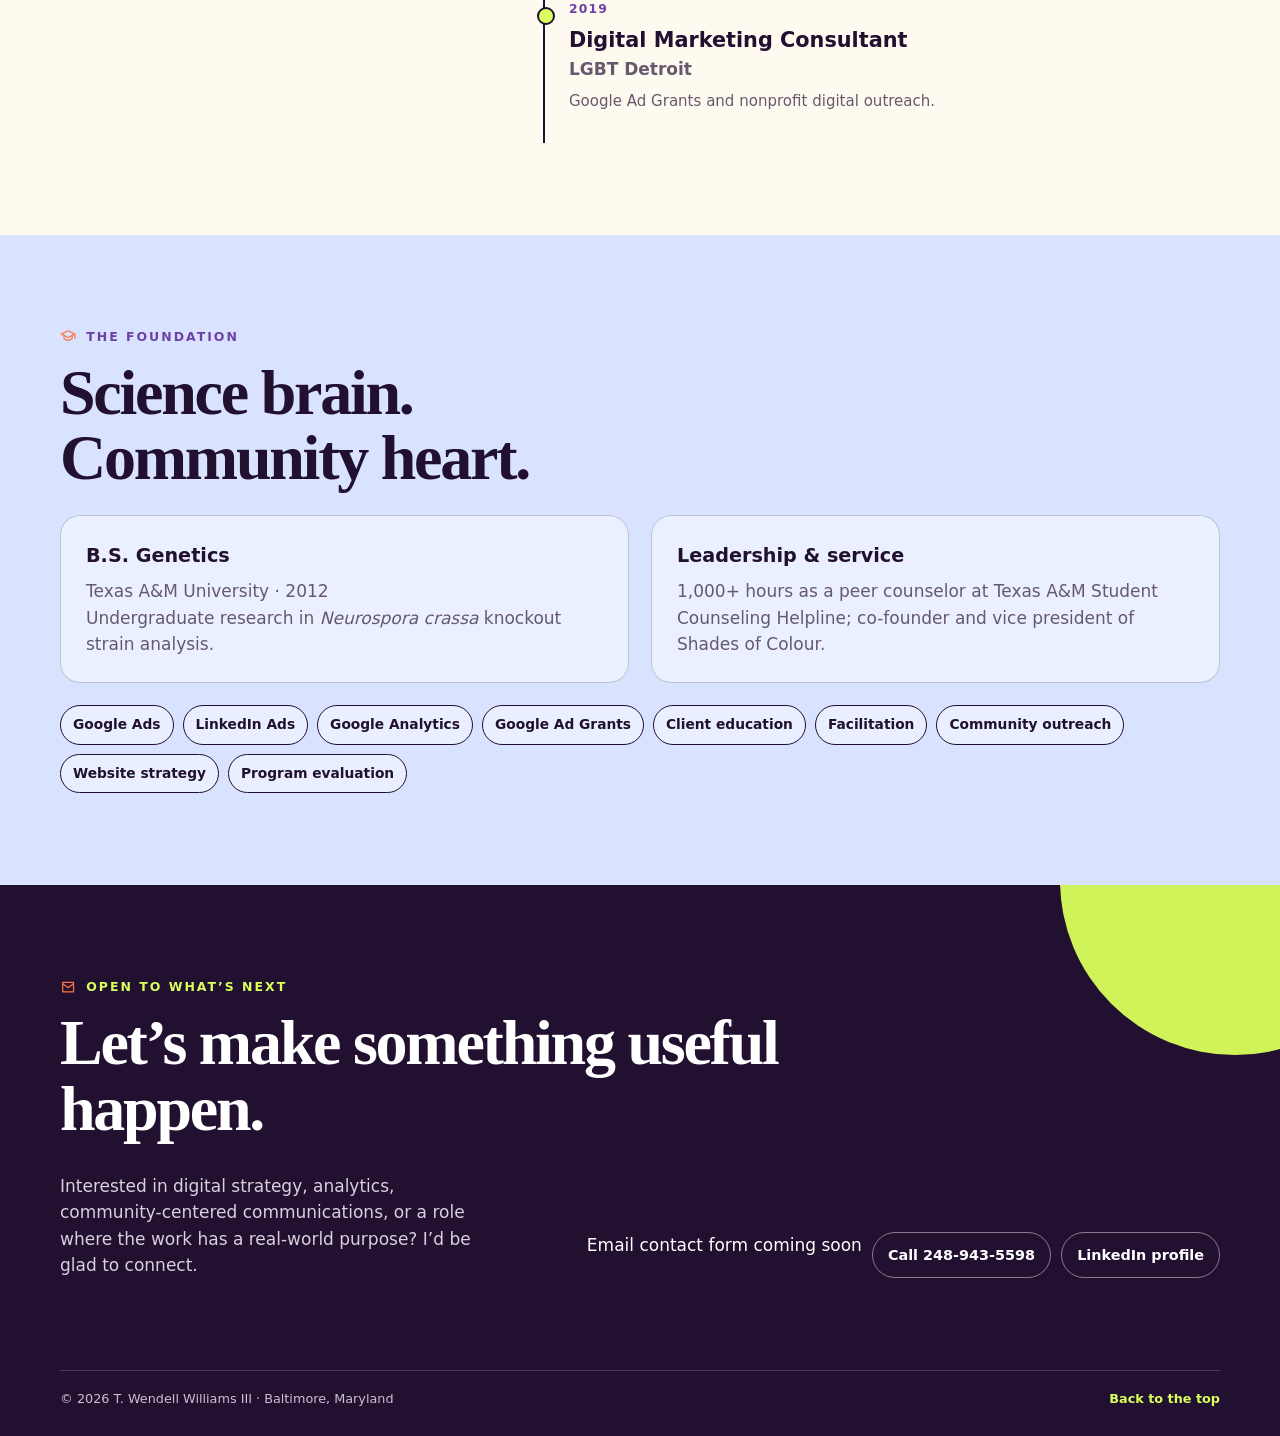
==== commit bd58e7ac: "Replace generic bar chart with account-audit graphic Co-Authored-By: Claude Opus 5.5 <noreply@anthro" ====
--- a/index.html
+++ b/index.html
@@ -11,13 +11,13 @@
     *{box-sizing:border-box}html{scroll-behavior:smooth}body{margin:0;background:var(--paper);color:var(--ink);font-family:Inter,ui-sans-serif,system-ui,-apple-system,"Segoe UI",sans-serif;font-size:17px;line-height:1.55}a{color:inherit}button{font:inherit}img{max-width:100%;display:block}svg{width:1.3em;height:1.3em;fill:none;stroke:currentColor;stroke-width:1.8;stroke-linecap:round;stroke-linejoin:round;flex:none}.wrap{width:min(var(--max),calc(100% - 42px));margin:auto}.eyebrow{font-size:.78rem;font-weight:800;letter-spacing:.16em;text-transform:uppercase}.serif{font-family:Georgia,"Times New Roman",serif;letter-spacing:-.035em}.nav{position:absolute;inset:0 0 auto;z-index:5;color:white}.nav-in{height:78px;display:flex;align-items:center;justify-content:space-between}.brand{font-weight:900;letter-spacing:-.04em;text-decoration:none;display:flex;align-items:center;gap:10px}.brand-mark{width:35px;height:35px;border-radius:50% 50% 42% 50%;background:var(--lime);color:var(--ink);display:grid;place-items:center;transform:rotate(-10deg)}.brand-mark svg{width:20px}.nav-links{display:flex;gap:27px;align-items:center}.nav-links a{text-decoration:none;font-size:.9rem;font-weight:700;opacity:.88}.nav-links a:hover{opacity:1;color:var(--lime)}.nav-contact{padding:10px 16px;border:1px solid rgba(255,255,255,.5);border-radius:999px}.menu{display:none;background:transparent;color:#fff;border:0;font-size:1.7rem}.hero{position:relative;overflow:hidden;min-height:690px;background:var(--ink);color:#fff;display:flex;align-items:center}.hero:after{content:"";position:absolute;inset:0;background:linear-gradient(90deg,rgba(33,16,47,.94) 0%,rgba(33,16,47,.84) 36%,rgba(33,16,47,.12) 78%,rgba(33,16,47,.08));pointer-events:none}.hero-art{position:absolute;inset:0 0 0 auto;width:74%;height:100%;object-fit:cover;object-position:center;opacity:.94}.hero .wrap{position:relative;z-index:1;padding-top:84px;padding-bottom:60px}.hero-copy{max-width:650px}.hero .eyebrow{color:var(--lime);display:flex;align-items:center;gap:9px}.hero .eyebrow:before{content:"";width:30px;height:2px;background:var(--orange)}h1{font-size:clamp(3.5rem,8.5vw,7rem);line-height:.94;margin:22px 0 24px;max-width:720px}.hero h1 em{color:var(--lime);font-weight:500}.hero p{max-width:510px;color:#f1e9f5;font-size:1.12rem}.hero-ctas{display:flex;gap:13px;flex-wrap:wrap;margin-top:30px}.btn{border:0;border-radius:999px;padding:14px 20px;text-decoration:none;font-weight:850;font-size:.95rem;display:inline-flex;align-items:center;gap:9px;transition:transform .2s,box-shadow .2s}.btn:hover{transform:translateY(-3px);box-shadow:0 12px 25px rgba(0,0,0,.2)}.btn-lime{background:var(--lime);color:var(--ink)}.btn-clear{border:1px solid rgba(255,255,255,.6);color:#fff;background:rgba(255,255,255,.06)}.hero-note{position:absolute;right:4%;bottom:10%;background:var(--lime);color:var(--ink);font-size:.78rem;font-weight:900;padding:11px 15px;border-radius:10px 10px 10px 2px;transform:rotate(-5deg);box-shadow:var(--shadow)}
     .ticker{background:var(--lime);overflow:hidden;white-space:nowrap;border-bottom:1px solid var(--ink)}.ticker-track{display:flex;gap:28px;justify-content:center;padding:12px 20px;font-size:.78rem;font-weight:900;letter-spacing:.12em;text-transform:uppercase}.ticker span{display:flex;align-items:center;gap:26px}.ticker b{color:var(--orange);font-size:1.2rem}
     section{padding:92px 0}.intro{display:grid;grid-template-columns:.8fr 1.2fr;gap:7vw;align-items:start}.section-kicker{color:var(--plum);display:flex;align-items:center;gap:10px}.section-kicker svg{color:var(--orange)}h2{font-size:clamp(2.7rem,5vw,4.4rem);line-height:1.02;margin:14px 0 24px}.intro-text{font-size:1.22rem;max-width:740px}.intro-text strong{background:linear-gradient(transparent 61%,var(--lime) 61%)}.stat-row{display:grid;grid-template-columns:repeat(3,1fr);gap:14px;margin-top:30px}.stat{border-top:2px solid var(--ink);padding:15px 12px 5px 0}.stat strong{display:block;font-size:clamp(1.8rem,3vw,2.8rem);letter-spacing:-.06em}.stat span{font-size:.88rem;color:var(--muted)}
-    .work{background:#ede5f4;position:relative}.work-head{display:flex;justify-content:space-between;align-items:end;gap:25px;margin-bottom:28px}.work-head p{max-width:420px;color:var(--muted);margin:0 0 12px}.filters{display:flex;gap:8px;flex-wrap:wrap;margin-bottom:27px}.filter{border:1px solid var(--ink);background:transparent;border-radius:999px;padding:9px 14px;font-size:.88rem;font-weight:800;cursor:pointer}.filter[aria-pressed="true"]{background:var(--ink);color:#fff}.project-grid{display:grid;grid-template-columns:repeat(2,1fr);gap:19px}.project{background:var(--paper);border:1px solid var(--line);border-radius:var(--radius);overflow:hidden;box-shadow:0 8px 20px rgba(33,16,47,.04);transition:transform .25s,box-shadow .25s}.project:hover{transform:translateY(-5px);box-shadow:var(--shadow)}.project[hidden]{display:none}.project-top{padding:24px 26px 8px;display:flex;justify-content:space-between;align-items:flex-start}.icon-bubble{width:52px;height:52px;display:grid;place-items:center;border-radius:17px;color:var(--ink)}.icon-bubble svg{width:25px;height:25px}.bubble-orange{background:#ffd4c6}.bubble-blue{background:#d6ddff}.bubble-lime{background:#eaffad}.bubble-plum{background:#e2d1f5}.project-no{font-size:.78rem;font-weight:900;color:var(--muted);letter-spacing:.1em}.project h3{font-size:1.55rem;line-height:1.08;margin:13px 26px 10px}.project p{margin:0 26px;color:var(--muted);font-size:.99rem}.project-meta{display:flex;gap:8px;flex-wrap:wrap;margin:16px 26px 19px}.tag{border-radius:999px;background:var(--cream);padding:6px 10px;font-size:.75rem;font-weight:800}.expand{border:0;border-top:1px solid var(--line);background:transparent;width:100%;padding:15px 26px;text-align:left;display:flex;align-items:center;justify-content:space-between;font-size:.92rem;font-weight:850;cursor:pointer;color:var(--ink)}.expand svg{transition:transform .2s}.expand[aria-expanded="true"] svg{transform:rotate(180deg)}.detail{padding:0 26px 22px;color:var(--muted);font-size:.95rem}.detail p{margin:0 0 10px}.detail strong{color:var(--ink)}.detail[hidden]{display:none}.project-feature{grid-column:span 2;display:grid;grid-template-columns:1.04fr .96fr;background:var(--ink);color:white}.project-feature p{color:#e4dbe9}.project-feature .project-meta{margin-bottom:23px}.project-feature .tag{background:#3a254b;color:#fff}.project-feature .expand{color:white;border-color:rgba(255,255,255,.18)}.feature-visual{min-height:310px;background:radial-gradient(circle at 70% 30%,rgba(216,255,92,.3),transparent 27%),linear-gradient(140deg,#5b3d91,#21102f);position:relative;overflow:hidden;display:grid;place-items:center}.chart{width:75%;height:67%;border-radius:19px;background:rgba(255,255,255,.08);border:1px solid rgba(255,255,255,.25);padding:20px;transform:rotate(-4deg);box-shadow:0 20px 50px rgba(0,0,0,.18)}.chart-label{font-size:.72rem;color:#eee;letter-spacing:.08em;text-transform:uppercase}.chart-bars{height:78%;display:flex;align-items:end;gap:10px;border-bottom:1px solid rgba(255,255,255,.5);padding:10px 0}.chart-bars i{display:block;flex:1;border-radius:7px 7px 0 0;background:var(--lime);height:40%}.chart-bars i:nth-child(2){height:58%;background:var(--orange)}.chart-bars i:nth-child(3){height:51%;background:#a78ce4}.chart-bars i:nth-child(4){height:74%;background:var(--lime)}.chart-bars i:nth-child(5){height:92%;background:var(--orange)}.chart-bars i:nth-child(6){height:82%;background:#a78ce4}.spark{position:absolute;color:var(--lime);font-size:3rem;right:10%;top:10%;transform:rotate(12deg)}
+    .work{background:#ede5f4;position:relative}.work-head{display:flex;justify-content:space-between;align-items:end;gap:25px;margin-bottom:28px}.work-head p{max-width:420px;color:var(--muted);margin:0 0 12px}.filters{display:flex;gap:8px;flex-wrap:wrap;margin-bottom:27px}.filter{border:1px solid var(--ink);background:transparent;border-radius:999px;padding:9px 14px;font-size:.88rem;font-weight:800;cursor:pointer}.filter[aria-pressed="true"]{background:var(--ink);color:#fff}.project-grid{display:grid;grid-template-columns:repeat(2,1fr);gap:19px}.project{background:var(--paper);border:1px solid var(--line);border-radius:var(--radius);overflow:hidden;box-shadow:0 8px 20px rgba(33,16,47,.04);transition:transform .25s,box-shadow .25s}.project:hover{transform:translateY(-5px);box-shadow:var(--shadow)}.project[hidden]{display:none}.project-top{padding:24px 26px 8px;display:flex;justify-content:space-between;align-items:flex-start}.icon-bubble{width:52px;height:52px;display:grid;place-items:center;border-radius:17px;color:var(--ink)}.icon-bubble svg{width:25px;height:25px}.bubble-orange{background:#ffd4c6}.bubble-blue{background:#d6ddff}.bubble-lime{background:#eaffad}.bubble-plum{background:#e2d1f5}.project-no{font-size:.78rem;font-weight:900;color:var(--muted);letter-spacing:.1em}.project h3{font-size:1.55rem;line-height:1.08;margin:13px 26px 10px}.project p{margin:0 26px;color:var(--muted);font-size:.99rem}.project-meta{display:flex;gap:8px;flex-wrap:wrap;margin:16px 26px 19px}.tag{border-radius:999px;background:var(--cream);padding:6px 10px;font-size:.75rem;font-weight:800}.expand{border:0;border-top:1px solid var(--line);background:transparent;width:100%;padding:15px 26px;text-align:left;display:flex;align-items:center;justify-content:space-between;font-size:.92rem;font-weight:850;cursor:pointer;color:var(--ink)}.expand svg{transition:transform .2s}.expand[aria-expanded="true"] svg{transform:rotate(180deg)}.detail{padding:0 26px 22px;color:var(--muted);font-size:.95rem}.detail p{margin:0 0 10px}.detail strong{color:var(--ink)}.detail[hidden]{display:none}.project-feature{grid-column:span 2;display:grid;grid-template-columns:1.04fr .96fr;background:var(--ink);color:white}.project-feature p{color:#e4dbe9}.project-feature .project-meta{margin-bottom:23px}.project-feature .tag{background:#3a254b;color:#fff}.project-feature .expand{color:white;border-color:rgba(255,255,255,.18)}.feature-visual{min-height:310px;background:radial-gradient(circle at 70% 30%,rgba(216,255,92,.3),transparent 27%),linear-gradient(140deg,#5b3d91,#21102f);position:relative;overflow:hidden;display:grid;place-items:center}.audit{width:86%;max-width:420px;display:grid;font-size:.86rem;line-height:1.3}.audit-card{border-radius:18px;padding:15px 17px;box-shadow:0 20px 50px rgba(0,0,0,.22)}.audit-card ul{list-style:none;margin:9px 0 0;padding:0;display:grid;gap:8px}.audit-card li{display:flex;align-items:center;gap:9px;font-weight:700}.audit-label{font-size:.66rem;font-weight:900;letter-spacing:.12em;text-transform:uppercase}.signals{background:rgba(255,255,255,.09);border:1px solid rgba(255,255,255,.25);color:#fff;margin-right:16%;transform:rotate(-3deg)}.signals .audit-label{color:#d9cdee}.signals li span{margin-left:auto;font-weight:500;font-size:.76rem;color:#d9cdee;text-align:right}.dot{width:9px;height:9px;border-radius:50%;flex:none;background:var(--orange);box-shadow:0 0 0 4px rgba(255,117,69,.22)}.dot.good{background:var(--lime);box-shadow:0 0 0 4px rgba(216,255,92,.2)}.audit-arrow{justify-self:center;width:32px;height:32px;margin:-9px 0;border-radius:50%;display:grid;place-items:center;background:var(--orange);color:#fff;font-size:1rem;font-weight:900;line-height:1;position:relative;z-index:2;box-shadow:0 6px 16px rgba(0,0,0,.25)}.moves{background:var(--lime);color:var(--ink);margin-left:16%;transform:rotate(2deg)}.feature-visual{padding:30px 0}.moves b{display:grid;place-items:center;width:19px;height:19px;border-radius:50%;background:var(--ink);color:var(--lime);font-size:.68rem;flex:none}.spark{position:absolute;color:var(--lime);font-size:3rem;right:10%;top:10%;transform:rotate(12deg)}
     .approach{background:var(--orange);color:var(--ink)}.approach-layout{display:grid;grid-template-columns:1fr 1fr;gap:8vw}.approach .section-kicker{color:var(--ink)}.approach h2{max-width:510px}.approach-copy{font-size:1.15rem;padding-top:20px}.principles{margin-top:28px;border-top:1px solid rgba(33,16,47,.4)}.principle{display:grid;grid-template-columns:54px 1fr;gap:12px;padding:18px 0;border-bottom:1px solid rgba(33,16,47,.4)}.principle-num{font-weight:900;color:var(--plum)}.principle h3{font-size:1.13rem;margin:0 0 4px}.principle p{font-size:.95rem;margin:0;max-width:520px}
     .experience{background:var(--paper)}.experience-layout{display:grid;grid-template-columns:.72fr 1.28fr;gap:7vw}.timeline{border-left:2px solid var(--ink);margin:7px 0 0 8px}.job{padding:0 0 29px 24px;position:relative}.job:before{content:"";position:absolute;left:-8px;top:7px;width:14px;height:14px;background:var(--lime);border:2px solid var(--ink);border-radius:50%}.job-date{font-size:.77rem;text-transform:uppercase;letter-spacing:.1em;font-weight:900;color:var(--plum)}.job h3{font-size:1.3rem;margin:5px 0 0}.job-org{font-weight:750;margin:0;color:var(--muted)}.job p:last-child{margin:8px 0 0;color:var(--muted);font-size:.94rem}
     .education{background:#d9e3ff}.edu-grid{display:grid;grid-template-columns:1fr 1fr;gap:22px}.edu-card{padding:25px;border:1px solid rgba(33,16,47,.2);border-radius:20px;background:rgba(255,255,255,.48)}.edu-card h3{font-size:1.2rem;margin:0 0 8px}.edu-card p{margin:0;color:var(--muted)}.skills{display:flex;gap:9px;flex-wrap:wrap;margin-top:22px}.skills span{font-size:.86rem;font-weight:800;border:1px solid var(--ink);border-radius:999px;padding:8px 12px;background:rgba(255,255,255,.4)}
     .contact{background:var(--ink);color:white;position:relative;overflow:hidden}.contact:after{content:"";width:350px;height:350px;border-radius:50%;background:var(--lime);position:absolute;right:-130px;top:-180px;opacity:.95}.contact .wrap{position:relative;z-index:1}.contact .section-kicker{color:var(--lime)}.contact h2{max-width:780px}.contact-row{display:flex;justify-content:space-between;align-items:end;gap:22px;margin-top:32px}.contact p{color:#d9cfdf;max-width:430px;margin:0}.contact-links{display:flex;gap:10px;flex-wrap:wrap}.contact-links a{border:1px solid rgba(255,255,255,.45);padding:11px 15px;border-radius:999px;text-decoration:none;font-weight:750;font-size:.9rem}.contact-links a:hover{background:var(--lime);color:var(--ink);border-color:var(--lime)}footer{background:var(--ink);color:#cbbfd1;padding:0 0 27px;font-size:.8rem}.foot{border-top:1px solid rgba(255,255,255,.18);padding-top:18px;display:flex;justify-content:space-between;gap:18px}.backtop{text-decoration:none;color:var(--lime);font-weight:800}
     @media(max-width:850px){.hero{min-height:720px}.hero-art{width:100%;opacity:.52;object-position:58% center}.hero:after{background:linear-gradient(90deg,rgba(33,16,47,.92),rgba(33,16,47,.46)),linear-gradient(0deg,rgba(33,16,47,.45),transparent)}.hero-note{right:6%;bottom:7%}.intro,.approach-layout,.experience-layout{grid-template-columns:1fr;gap:20px}.intro{gap:8px}.work-head{display:block}.work-head p{margin-top:-6px}.project-feature{grid-template-columns:1fr}.feature-visual{min-height:240px}.approach-copy{padding-top:0}.contact-row{display:block}.contact-links{margin-top:22px}.contact:after{width:220px;height:220px;right:-110px;top:-120px}}
-    @media(max-width:620px){body{font-size:16px}.wrap{width:min(var(--max),calc(100% - 28px))}.nav-in{height:68px}.nav-links{display:none;position:absolute;top:65px;right:14px;left:14px;background:#352044;padding:17px;border-radius:18px;box-shadow:var(--shadow);flex-direction:column;align-items:stretch;gap:12px}.nav-links.open{display:flex}.nav-links a{padding:7px}.menu{display:block}.hero{min-height:720px}.hero .wrap{padding-top:95px}h1{font-size:clamp(3.2rem,15vw,5rem)}.hero p{font-size:1rem}.hero-note{font-size:.7rem;bottom:5%;right:4%}.ticker-track{justify-content:flex-start;min-width:max-content;animation:marquee 20s linear infinite}@keyframes marquee{to{transform:translateX(-35%)}}section{padding:67px 0}h2{font-size:2.8rem}.stat-row{gap:7px}.stat{padding-right:4px}.stat strong{font-size:1.55rem}.stat span{font-size:.74rem}.project-grid{grid-template-columns:1fr}.project-feature{grid-column:auto;grid-row:auto}.project-feature .feature-visual{grid-row:1}.project h3{font-size:1.4rem}.edu-grid{grid-template-columns:1fr}.foot{display:block}.foot span{display:block;margin-bottom:7px}}
+    @media(max-width:620px){body{font-size:16px}.wrap{width:min(var(--max),calc(100% - 28px))}.nav-in{height:68px}.nav-links{display:none;position:absolute;top:65px;right:14px;left:14px;background:#352044;padding:17px;border-radius:18px;box-shadow:var(--shadow);flex-direction:column;align-items:stretch;gap:12px}.nav-links.open{display:flex}.nav-links a{padding:7px}.menu{display:block}.hero{min-height:720px}.hero .wrap{padding-top:95px}h1{font-size:clamp(3.2rem,15vw,5rem)}.hero p{font-size:1rem}.hero-note{font-size:.7rem;bottom:5%;right:4%}.ticker-track{padding:12px 14px;line-height:1.5}.ticker-track>span{flex-wrap:wrap;justify-content:center;gap:6px 14px}.ticker b{font-size:1rem}.ticker-repeat{display:none!important}.feature-visual{padding:34px 0}.audit{width:92%;font-size:.8rem}.signals{margin-right:7%}.moves{margin-left:7%}.signals li span{max-width:42%}.feature-visual .spark{display:none}section{padding:67px 0}h2{font-size:2.8rem}.stat-row{gap:7px}.stat{padding-right:4px}.stat strong{font-size:1.55rem}.stat span{font-size:.74rem}.project-grid{grid-template-columns:1fr}.project-feature{grid-column:auto;grid-row:auto}.project-feature .feature-visual{grid-row:1}.project h3{font-size:1.4rem}.edu-grid{grid-template-columns:1fr}.foot{display:block}.foot span{display:block;margin-bottom:7px}}
     @media(prefers-reduced-motion:reduce){html{scroll-behavior:auto}*,*:before,*:after{animation-duration:.01ms!important;transition-duration:.01ms!important}}
 
     .intro{grid-template-columns:.82fr .78fr 1.2fr;align-items:center;gap:4vw}.portrait-art{position:relative;isolation:isolate;margin:10px auto 0;width:min(100%,330px);aspect-ratio:4/5;border-radius:34px 34px 120px 34px;overflow:hidden;background:radial-gradient(circle at 70% 28%,#8c63b6 0 14%,transparent 14.5%),linear-gradient(145deg,#311746,#6d42a6 68%,#3b1b53);box-shadow:0 20px 48px rgba(33,16,47,.2)}.portrait-art:before{content:"";position:absolute;z-index:-1;width:190px;height:190px;left:-38px;bottom:34px;border-radius:50%;background:var(--lime)}.portrait-art:after{content:"✳";position:absolute;top:20px;right:20px;color:var(--lime);font-size:2rem;line-height:1}.portrait-art img{position:absolute;inset:0;width:100%;height:100%;object-fit:contain;object-position:center bottom}.portrait-caption{position:absolute;left:18px;bottom:15px;border-radius:999px;padding:7px 11px;background:var(--paper);font-size:.7rem;font-weight:900;letter-spacing:.08em;text-transform:uppercase;color:var(--ink)}
@@ -47,7 +47,7 @@
         <div class="hero-ctas"><a class="btn btn-lime" href="#work">Explore selected work <svg viewBox="0 0 24 24" aria-hidden="true"><path d="M5 12h14M13 6l6 6-6 6"/></svg></a><a class="btn btn-clear" href="#contact">Email contact form coming soon</a></div>
       </div></div><div class="hero-note">Baltimore made • people first</div>
     </section>
-    <div class="ticker" aria-label="Areas of experience"><div class="ticker-track"><span>Google Ads <b>✳</b> LinkedIn Ads <b>✳</b> Analytics <b>✳</b> Community health <b>✳</b> Digital storytelling <b>✳</b> Baltimore <b>✳</b> Google Ads <b>✳</b> LinkedIn Ads <b>✳</b> Analytics</span></div></div>
+    <div class="ticker" aria-label="Areas of experience"><div class="ticker-track"><span>Google Ads <b>✳</b> LinkedIn Ads <b>✳</b> Analytics <b>✳</b> Community health <b>✳</b> Digital storytelling <b>✳</b> Baltimore <span class="ticker-repeat" aria-hidden="true"><b>✳</b> Google Ads <b>✳</b> LinkedIn Ads <b>✳</b> Analytics</span></span></div></div>
     <section id="about"><div class="wrap intro">
       <div><div class="eyebrow section-kicker"><svg viewBox="0 0 24 24" aria-hidden="true"><path d="M12 3v18M3 12h18M5.6 5.6l12.8 12.8M18.4 5.6 5.6 18.4"/></svg> A little about me</div><h2 class="serif">Numbers matter.<br>People matter <em>more.</em></h2></div>
       <figure class="portrait-art"><img src="assets/wendell-williams-illustrated-portrait.png" alt="Illustrated portrait of T. Wendell Williams III, smiling with long locs, amber glasses, and a red bead necklace"><figcaption class="portrait-caption">Baltimore · community · strategy</figcaption></figure>
@@ -61,7 +61,7 @@
       <div class="project-grid">
         <article class="project project-feature" data-type="digital">
           <div class="project-body"><div class="project-top"><span class="icon-bubble bubble-lime"><svg viewBox="0 0 24 24" aria-hidden="true"><path d="M4 19V5M4 19h17M8 15l4-5 3 3 5-7"/><path d="m16 6 4 0 0 4"/></svg></span><span class="project-no">01 / PAID MEDIA</span></div><h3>Turning account data into clear moves</h3><p>At Cognizant and Arvato, I advised advertisers across thousands of Google Ads accounts, including Fortune 500 brands with multimillion-dollar annual spend.</p><div class="project-meta"><span class="tag">Google Ads</span><span class="tag">Google Analytics</span><span class="tag">Optimization</span></div><button class="expand" aria-expanded="false" aria-controls="detail-google">What I brought <svg viewBox="0 0 24 24" aria-hidden="true"><path d="m6 9 6 6 6-6"/></svg></button><div class="detail" id="detail-google" hidden><p><strong>My role:</strong> I used campaign performance and Google Analytics signals to spot opportunities, troubleshoot issues, and explain practical recommendations clients could act on. My work balanced account goals, data, and advertiser needs.</p></div></div>
-          <div class="feature-visual" aria-hidden="true"><div class="chart"><div class="chart-label">Campaign signals → next steps</div><div class="chart-bars"><i></i><i></i><i></i><i></i><i></i><i></i></div></div><span class="spark">✳</span></div>
+          <div class="feature-visual" aria-hidden="true"><div class="audit"><div class="audit-card signals"><div class="audit-label">What the account data shows</div><ul><li><i class="dot"></i>Search terms<span>wasted spend</span></li><li><i class="dot"></i>Conversion tracking<span>missing data</span></li><li><i class="dot good"></i>Best campaign<span>limited by budget</span></li></ul></div><div class="audit-arrow">↓</div><div class="audit-card moves"><div class="audit-label">Clear next moves</div><ul><li><b>✓</b>Add negative keywords</li><li><b>✓</b>Fix the tracking tag</li><li><b>✓</b>Shift budget to what converts</li></ul></div></div><span class="spark">✳</span></div>
         </article>
         <article class="project" data-type="digital"><div class="project-top"><span class="icon-bubble bubble-blue"><svg viewBox="0 0 24 24" aria-hidden="true"><rect x="4" y="4" width="16" height="16" rx="3"/><path d="M8 10h8M8 14h5M9 7h.01"/></svg></span><span class="project-no">02 / LINKEDIN ADS</span></div><h3>Helping clients get campaign-ready</h3><p>As a LinkedIn Marketing Solutions onboarding specialist, I guided business clients through setup, campaign questions, and platform best practices.</p><div class="project-meta"><span class="tag">Onboarding</span><span class="tag">Client education</span></div><button class="expand" aria-expanded="false" aria-controls="detail-linkedin">What I brought <svg viewBox="0 0 24 24" aria-hidden="true"><path d="m6 9 6 6 6-6"/></svg></button><div class="detail" id="detail-linkedin" hidden><p><strong>My role:</strong> I made the platform approachable, translated guidance into next steps, and supported customer confidence and campaign readiness.</p></div></article>
         <a class="project project-link" data-type="community" href="work/ccb/index.html"><div class="project-top"><span class="icon-bubble bubble-orange"><svg viewBox="0 0 24 24" aria-hidden="true"><path d="M4 20V8l8-4 8 4v12M8 20v-6h8v6M7 10h.01M12 10h.01M17 10h.01"/><path d="M3 20h18"/></svg></span><span class="project-no">03 / BALTIMORE</span></div><h3>Making local resources easier to find</h3><p>For Clarion Call Baltimore, I lead digital work that connects families, youth, and elders with community information and services.</p><div class="project-meta"><span class="tag">Website strategy</span><span class="tag">Resource directory</span><span class="tag">Digital outreach</span></div><span class="project-read">Read the case study <svg viewBox="0 0 24 24" aria-hidden="true"><path d="M5 12h14M13 6l6 6-6 6"/></svg></span></a>
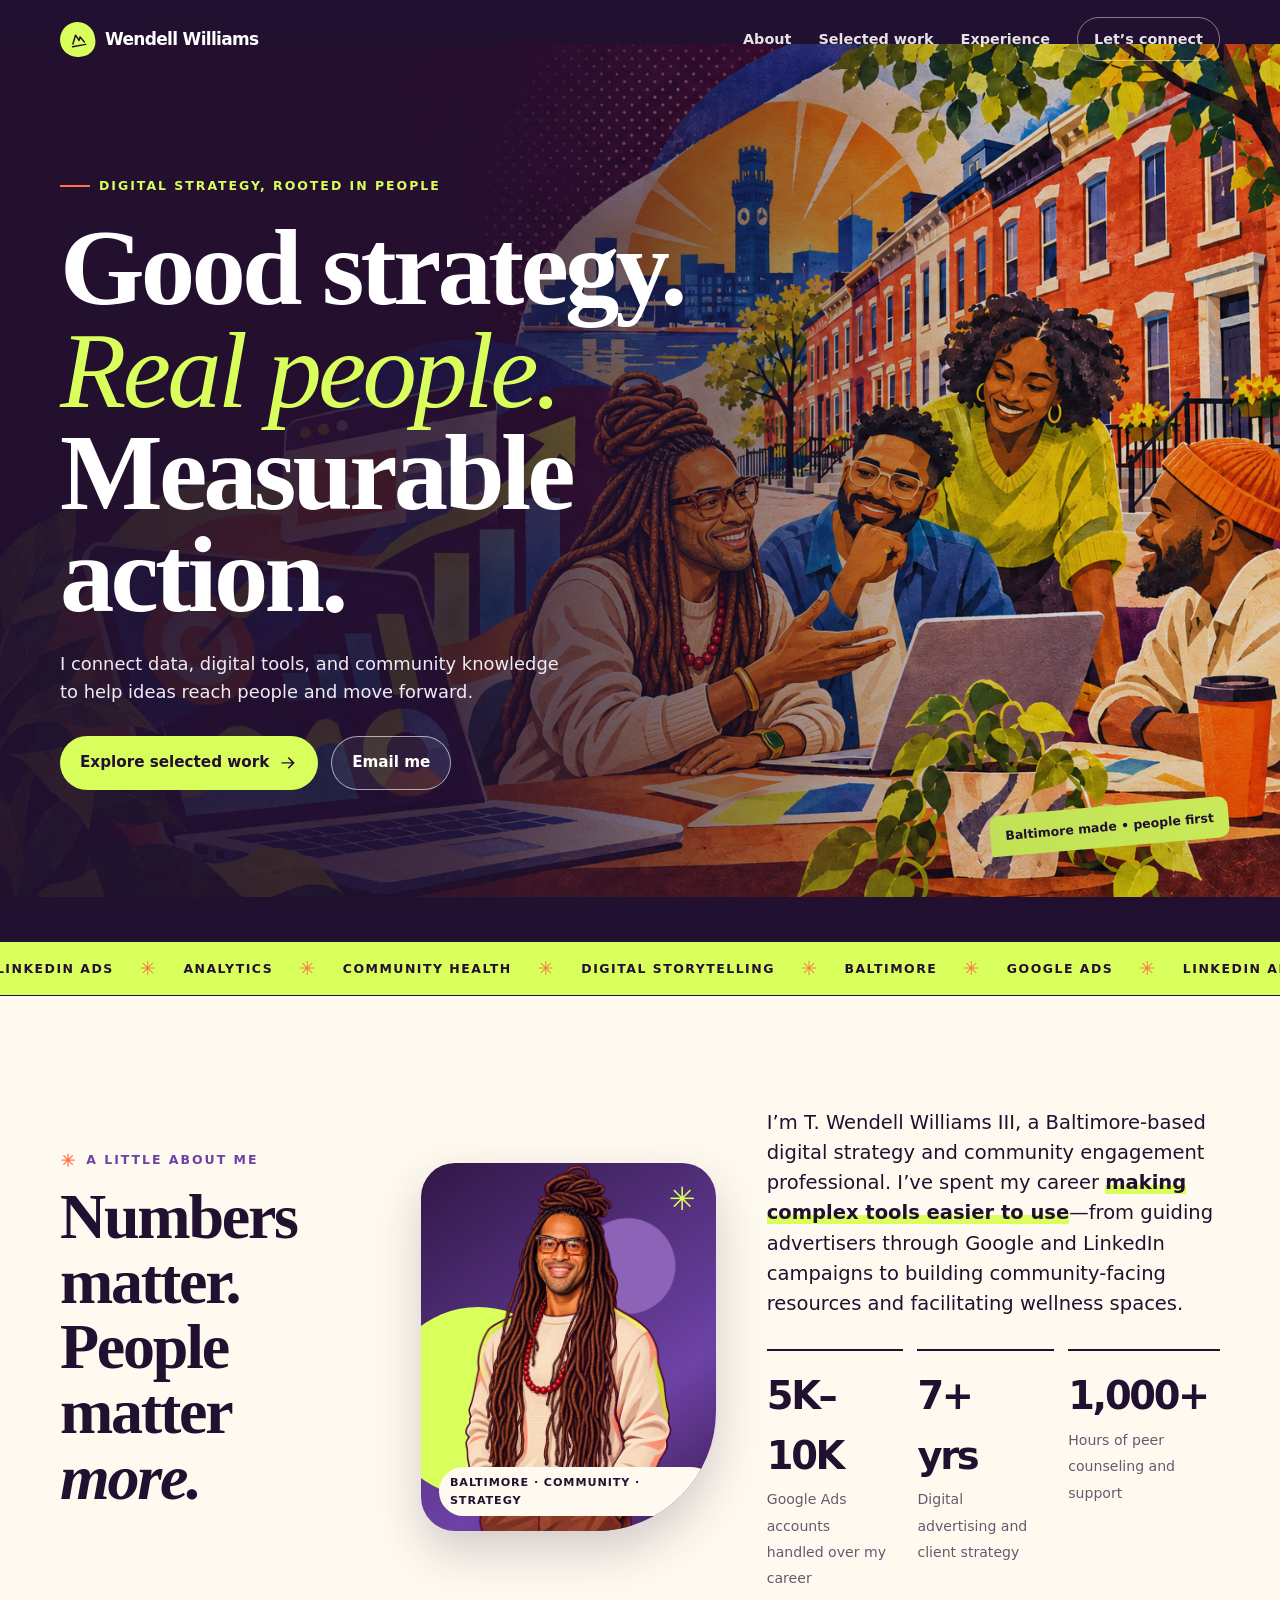
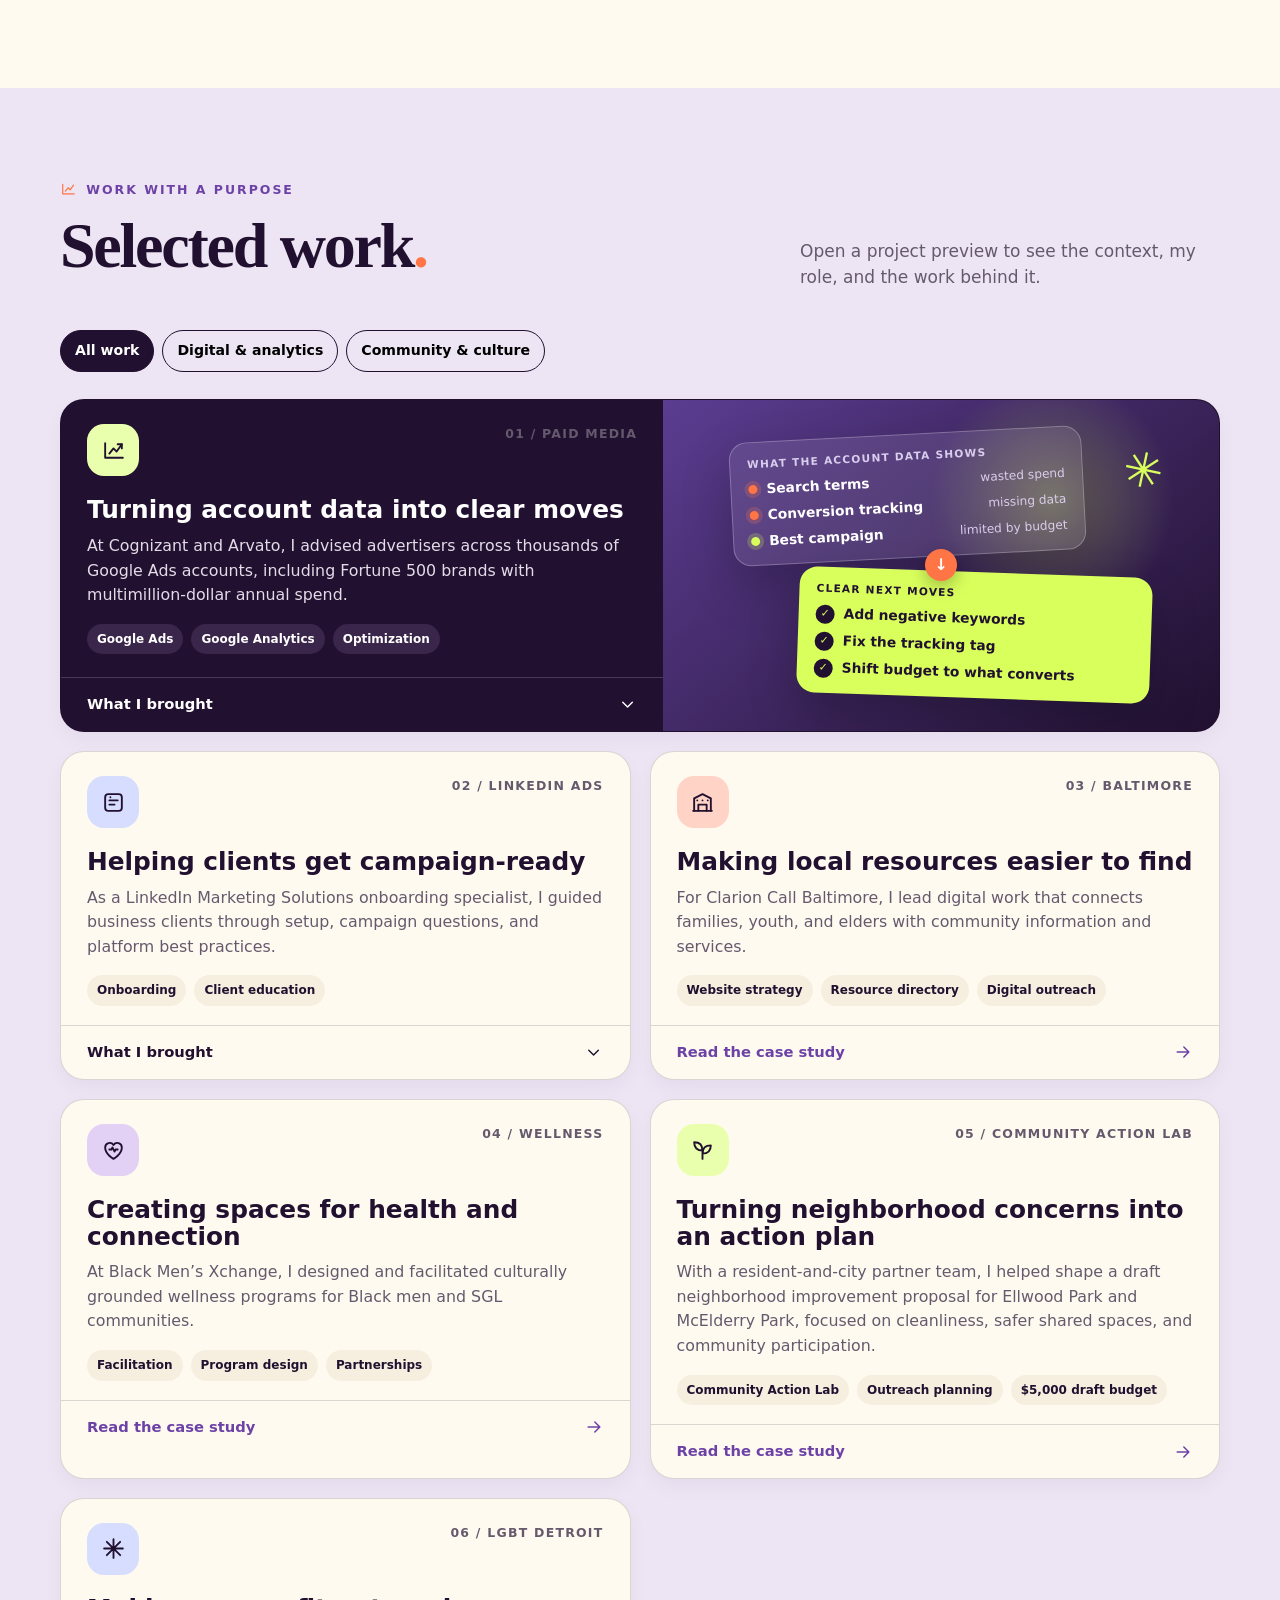
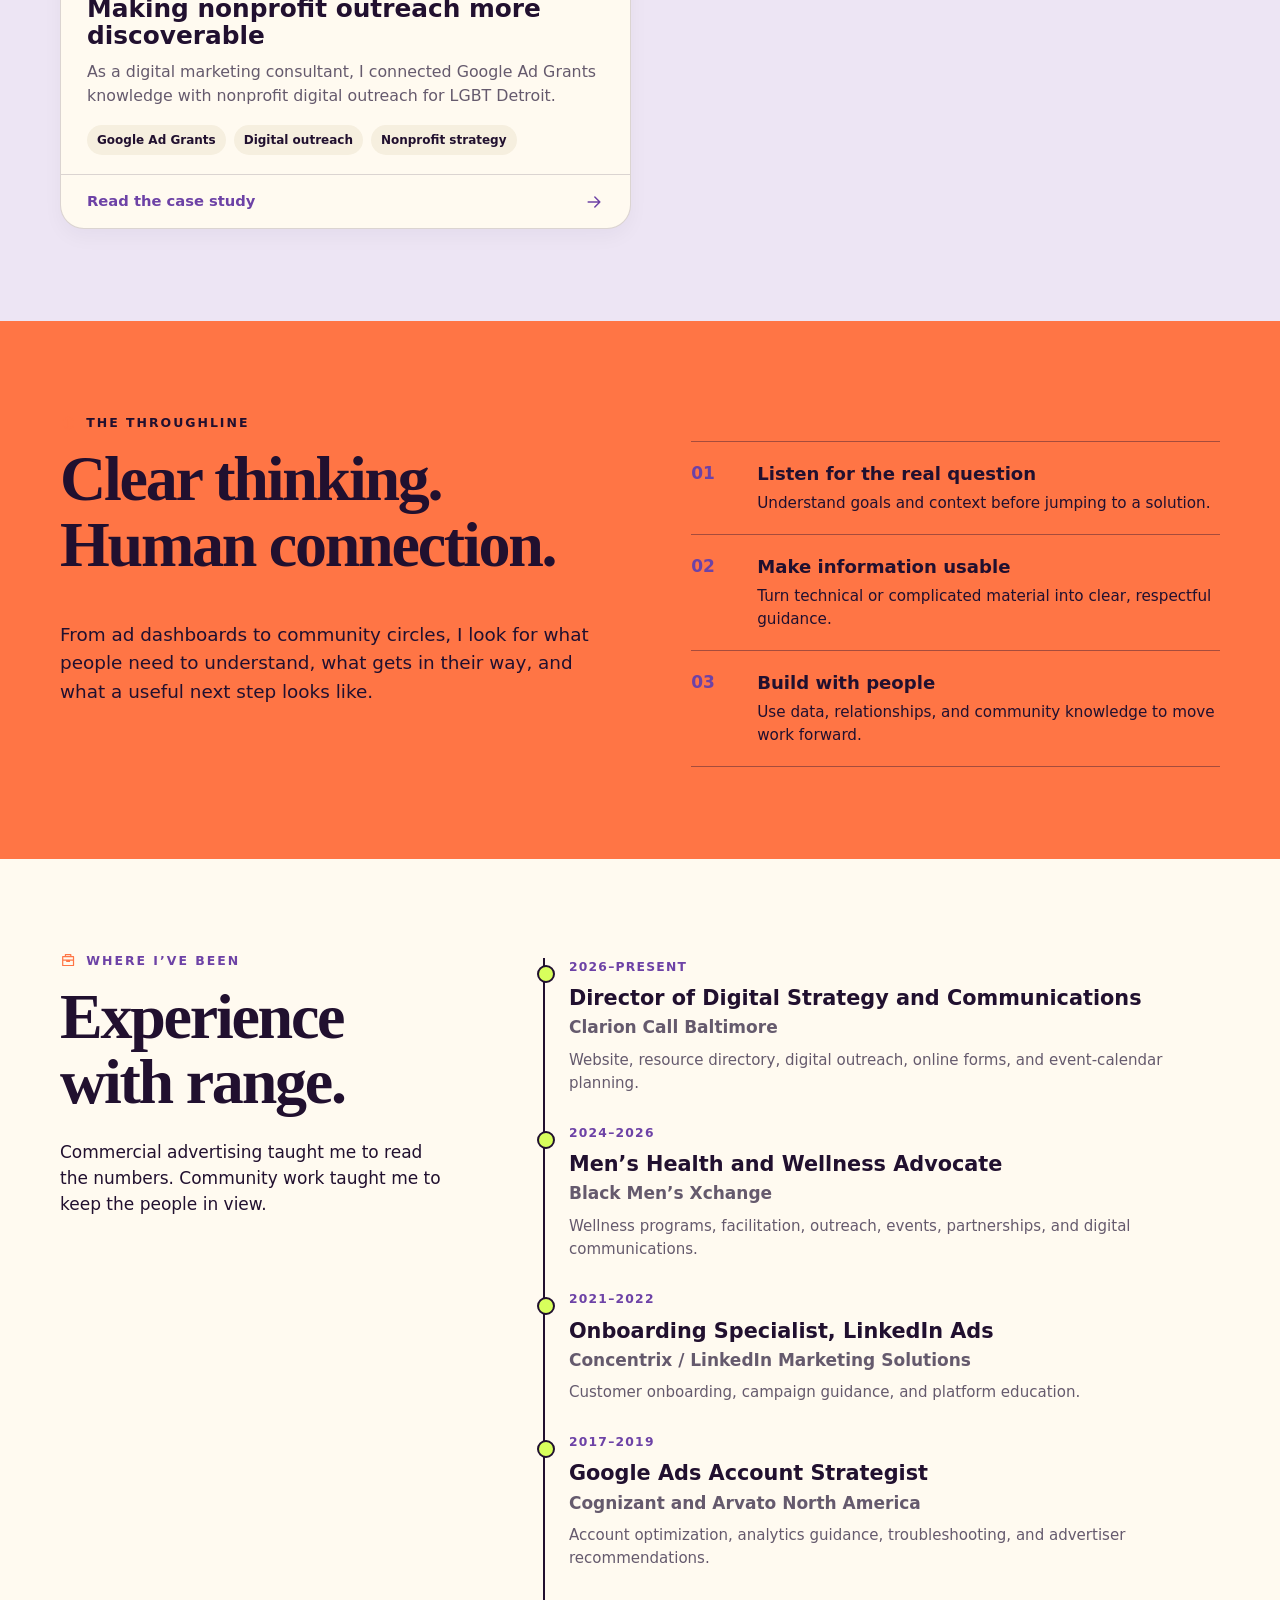
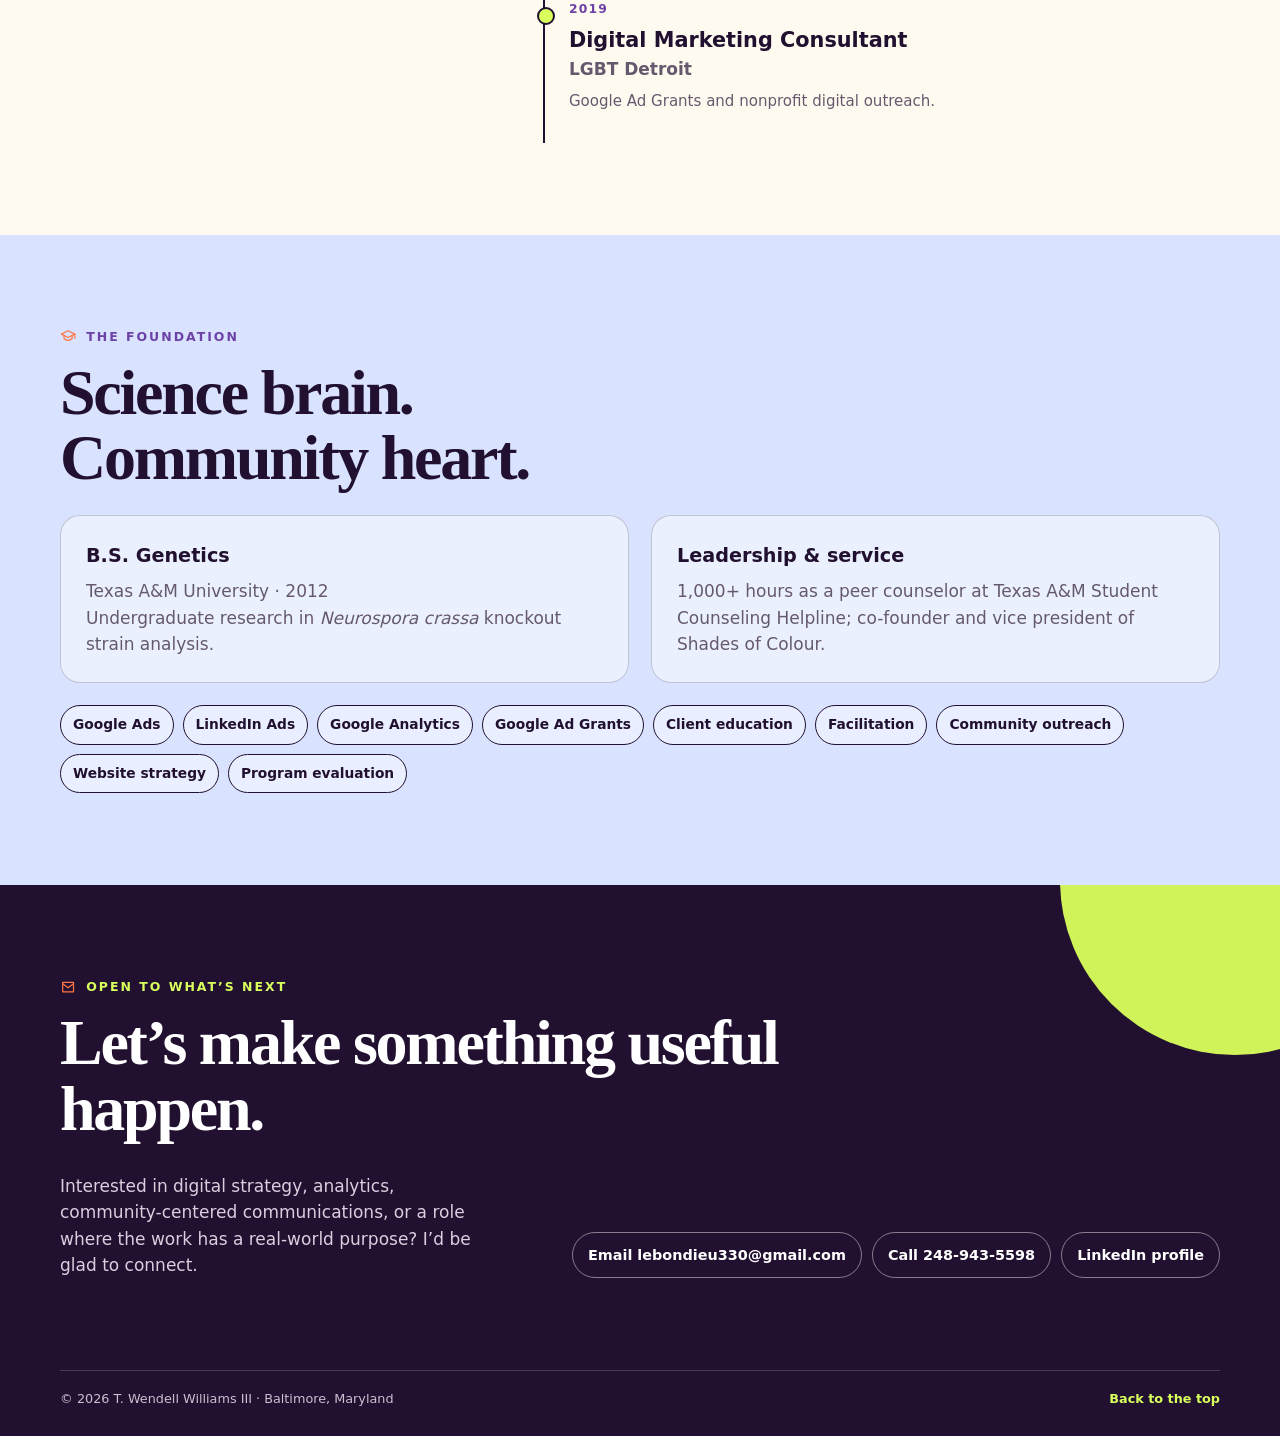
==== commit edc0a6eb: "Add email contact links Co-Authored-By: Claude Opus 5.5 <noreply@anthropic.com>" ====
--- a/index.html
+++ b/index.html
@@ -44,7 +44,7 @@
         <div class="eyebrow">Digital strategy, rooted in people</div>
         <h1 id="hero-title" class="serif">Good strategy.<br><em>Real people.</em><br>Measurable action.</h1>
         <p>I connect data, digital tools, and community knowledge to help ideas reach people and move forward.</p>
-        <div class="hero-ctas"><a class="btn btn-lime" href="#work">Explore selected work <svg viewBox="0 0 24 24" aria-hidden="true"><path d="M5 12h14M13 6l6 6-6 6"/></svg></a><a class="btn btn-clear" href="#contact">Email contact form coming soon</a></div>
+        <div class="hero-ctas"><a class="btn btn-lime" href="#work">Explore selected work <svg viewBox="0 0 24 24" aria-hidden="true"><path d="M5 12h14M13 6l6 6-6 6"/></svg></a><a class="btn btn-clear" href="mailto:lebondieu330@gmail.com">Email me</a></div>
       </div></div><div class="hero-note">Baltimore made • people first</div>
     </section>
     <div class="ticker" aria-label="Areas of experience"><div class="ticker-track"><span>Google Ads <b>✳</b> LinkedIn Ads <b>✳</b> Analytics <b>✳</b> Community health <b>✳</b> Digital storytelling <b>✳</b> Baltimore <span class="ticker-repeat" aria-hidden="true"><b>✳</b> Google Ads <b>✳</b> LinkedIn Ads <b>✳</b> Analytics</span></span></div></div>
@@ -85,7 +85,7 @@
       </div>
     </div></section>
     <section class="education"><div class="wrap"><div class="eyebrow section-kicker"><svg viewBox="0 0 24 24" aria-hidden="true"><path d="m2 9 10-5 10 5-10 5L2 9Z"/><path d="M6 11v5c4 3 8 3 12 0v-5M22 9v6"/></svg> The foundation</div><h2 class="serif">Science brain.<br>Community heart.</h2><div class="edu-grid"><article class="edu-card"><h3>B.S. Genetics</h3><p>Texas A&M University · 2012<br>Undergraduate research in <em>Neurospora crassa</em> knockout strain analysis.</p></article><article class="edu-card"><h3>Leadership & service</h3><p>1,000+ hours as a peer counselor at Texas A&M Student Counseling Helpline; co-founder and vice president of Shades of Colour.</p></article></div><div class="skills" aria-label="Selected skills"><span>Google Ads</span><span>LinkedIn Ads</span><span>Google Analytics</span><span>Google Ad Grants</span><span>Client education</span><span>Facilitation</span><span>Community outreach</span><span>Website strategy</span><span>Program evaluation</span></div></div></section>
-    <section class="contact" id="contact"><div class="wrap"><div class="eyebrow section-kicker"><svg viewBox="0 0 24 24" aria-hidden="true"><path d="M4 5h16v14H4z"/><path d="m4 7 8 6 8-6"/></svg> Open to what’s next</div><h2 class="serif">Let’s make something useful happen.</h2><div class="contact-row"><p>Interested in digital strategy, analytics, community-centered communications, or a role where the work has a real-world purpose? I’d be glad to connect.</p><div class="contact-links"><span class="contact-note" role="status">Email contact form coming soon</span><a href="tel:+12489435598">Call 248-943-5598</a><a href="https://www.linkedin.com/in/thomas-wendell-williams-iii-943584164" target="_blank" rel="noopener noreferrer">LinkedIn profile</a></div></div></div></section>
+    <section class="contact" id="contact"><div class="wrap"><div class="eyebrow section-kicker"><svg viewBox="0 0 24 24" aria-hidden="true"><path d="M4 5h16v14H4z"/><path d="m4 7 8 6 8-6"/></svg> Open to what’s next</div><h2 class="serif">Let’s make something useful happen.</h2><div class="contact-row"><p>Interested in digital strategy, analytics, community-centered communications, or a role where the work has a real-world purpose? I’d be glad to connect.</p><div class="contact-links"><a href="mailto:lebondieu330@gmail.com">Email lebondieu330@gmail.com</a><a href="tel:+12489435598">Call 248-943-5598</a><a href="https://www.linkedin.com/in/thomas-wendell-williams-iii-943584164" target="_blank" rel="noopener noreferrer">LinkedIn profile</a></div></div></div></section>
   </main>
   <footer><div class="wrap foot"><span>© <span id="year">2026</span> T. Wendell Williams III · Baltimore, Maryland</span><a class="backtop" href="#top">Back to the top</a></div></footer>
   <script>
